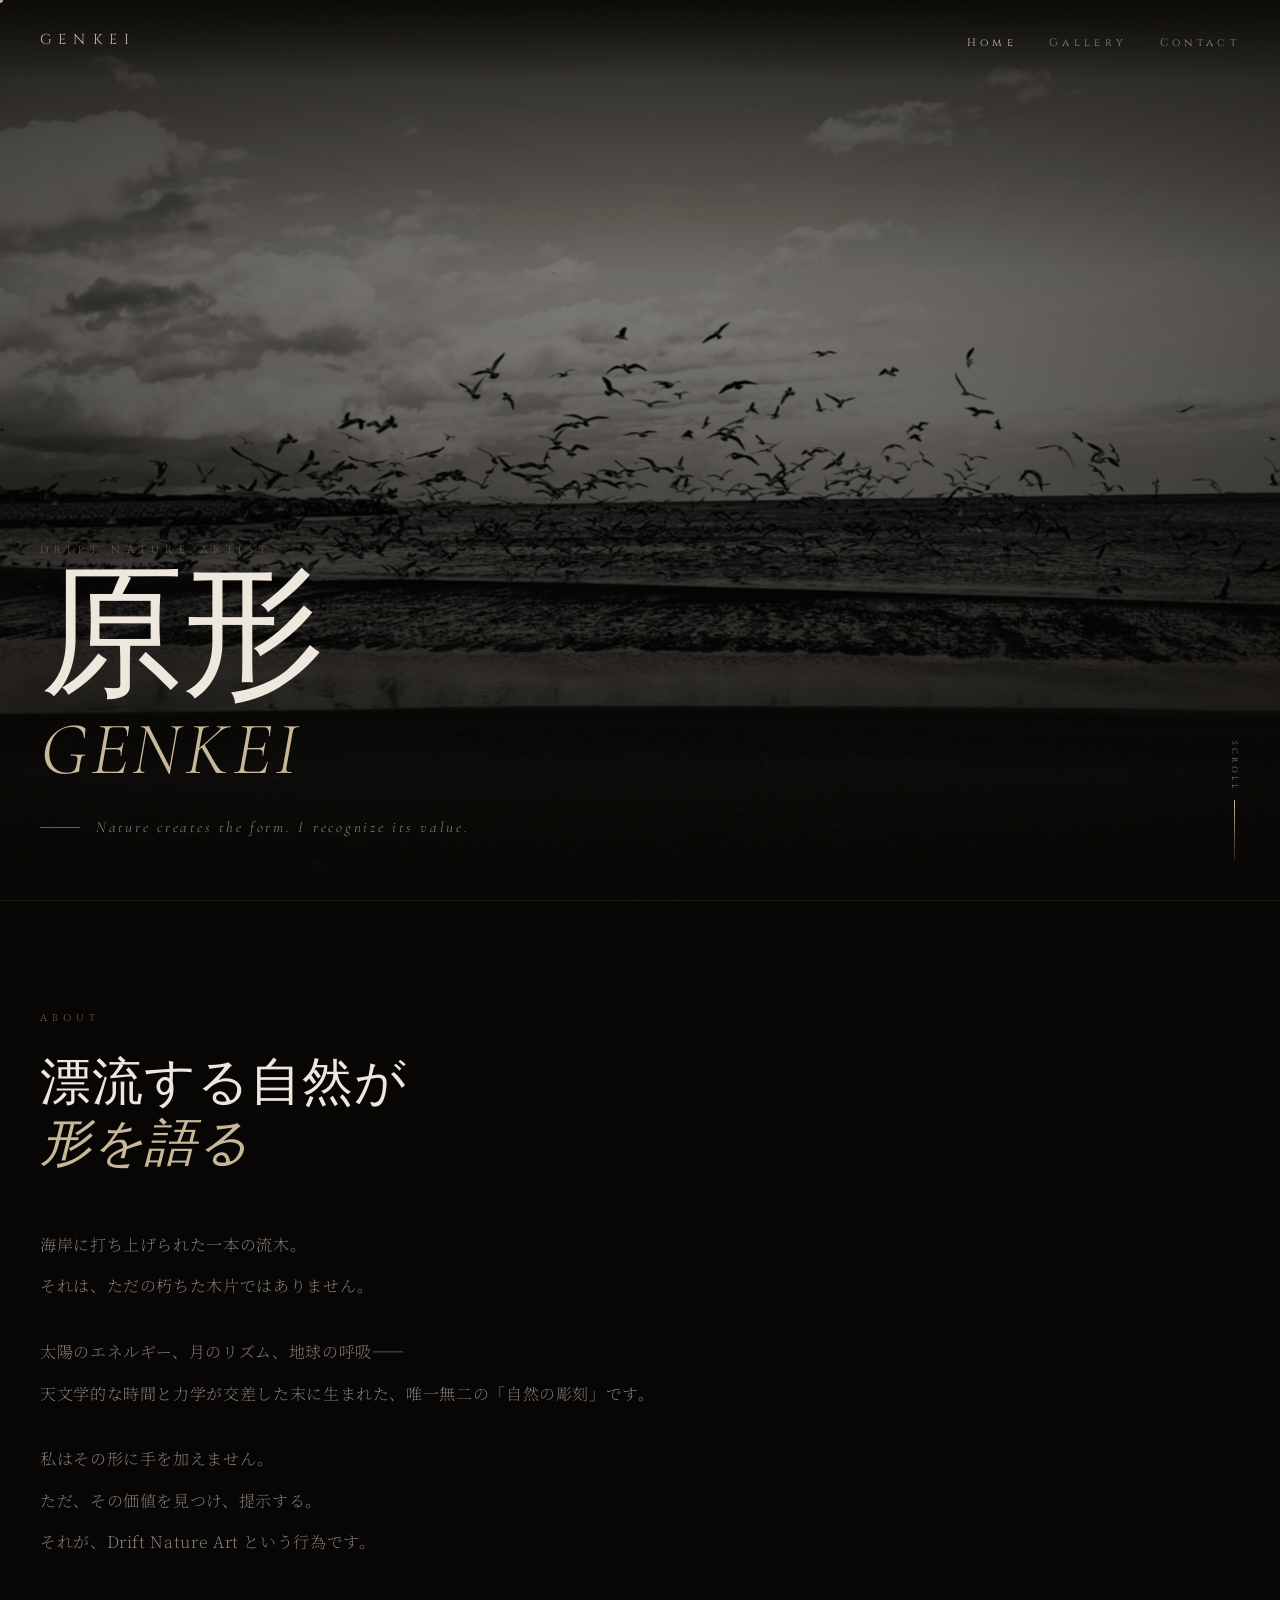
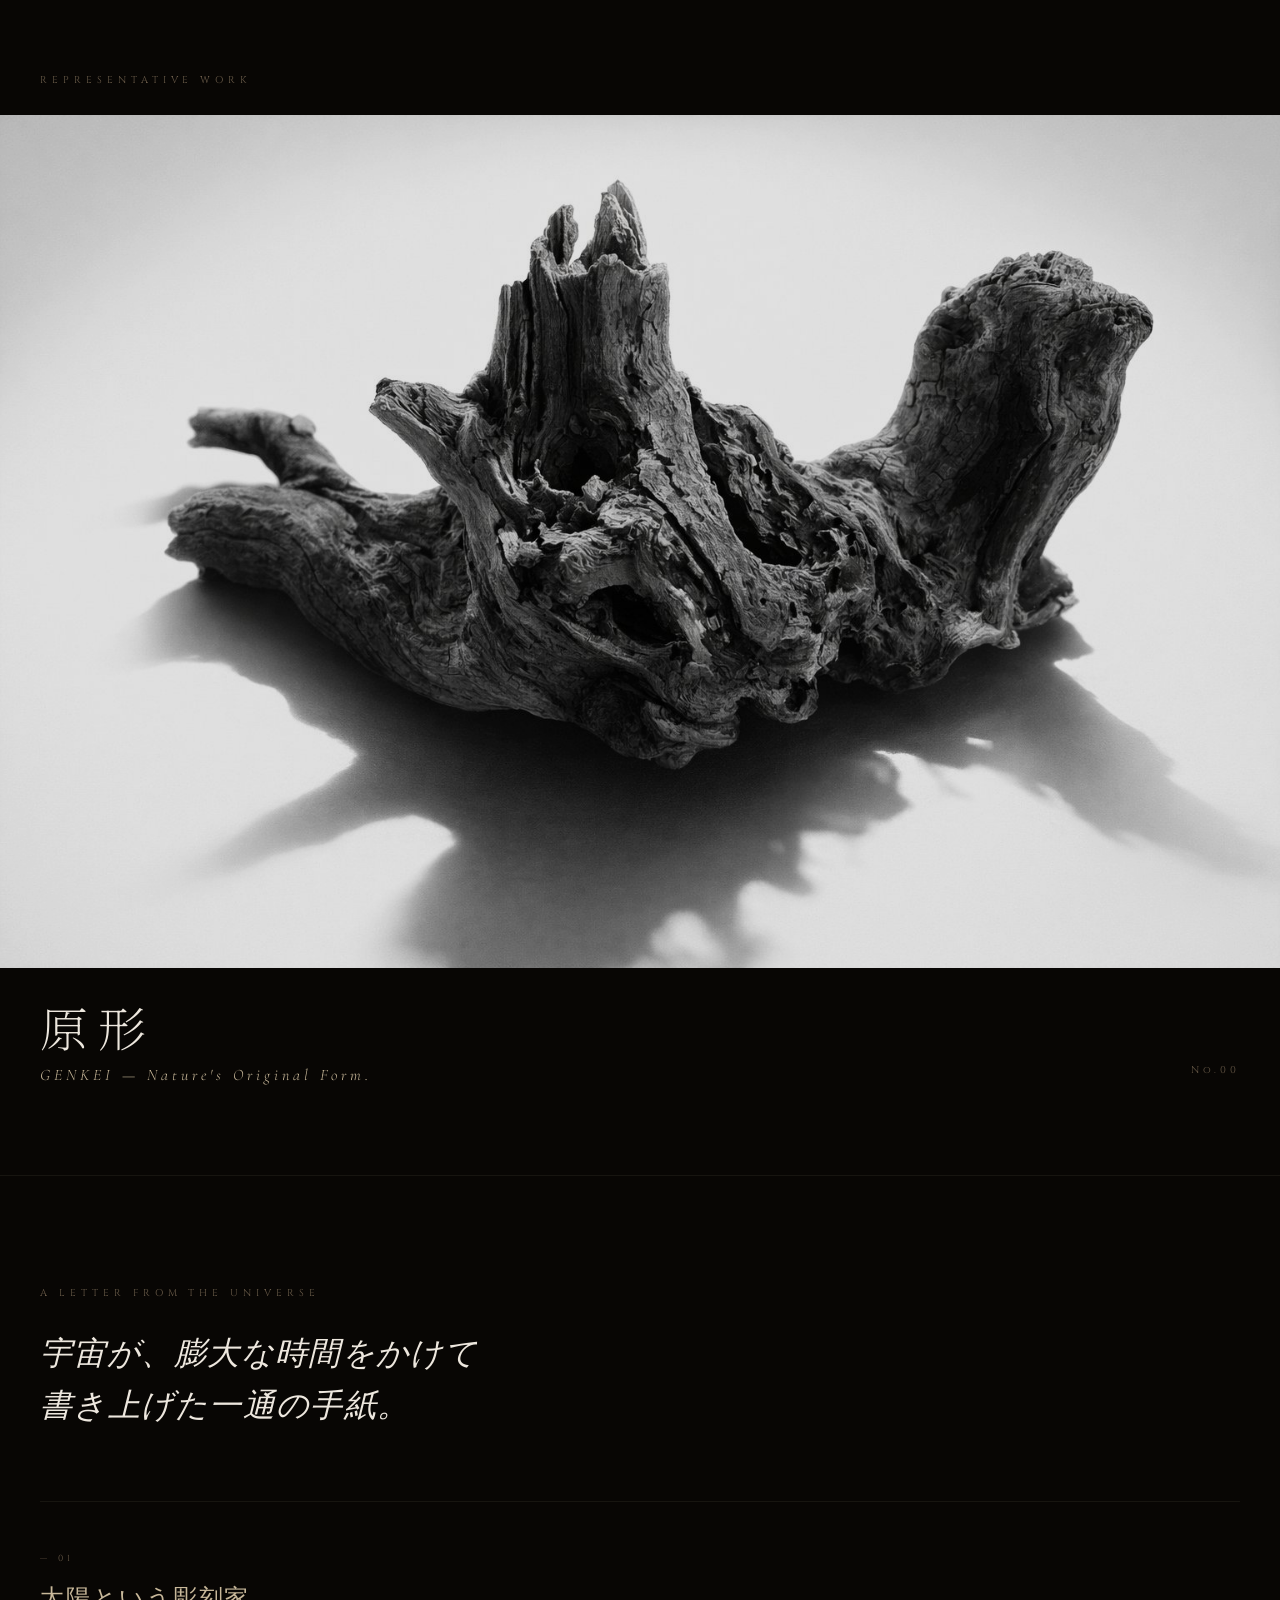
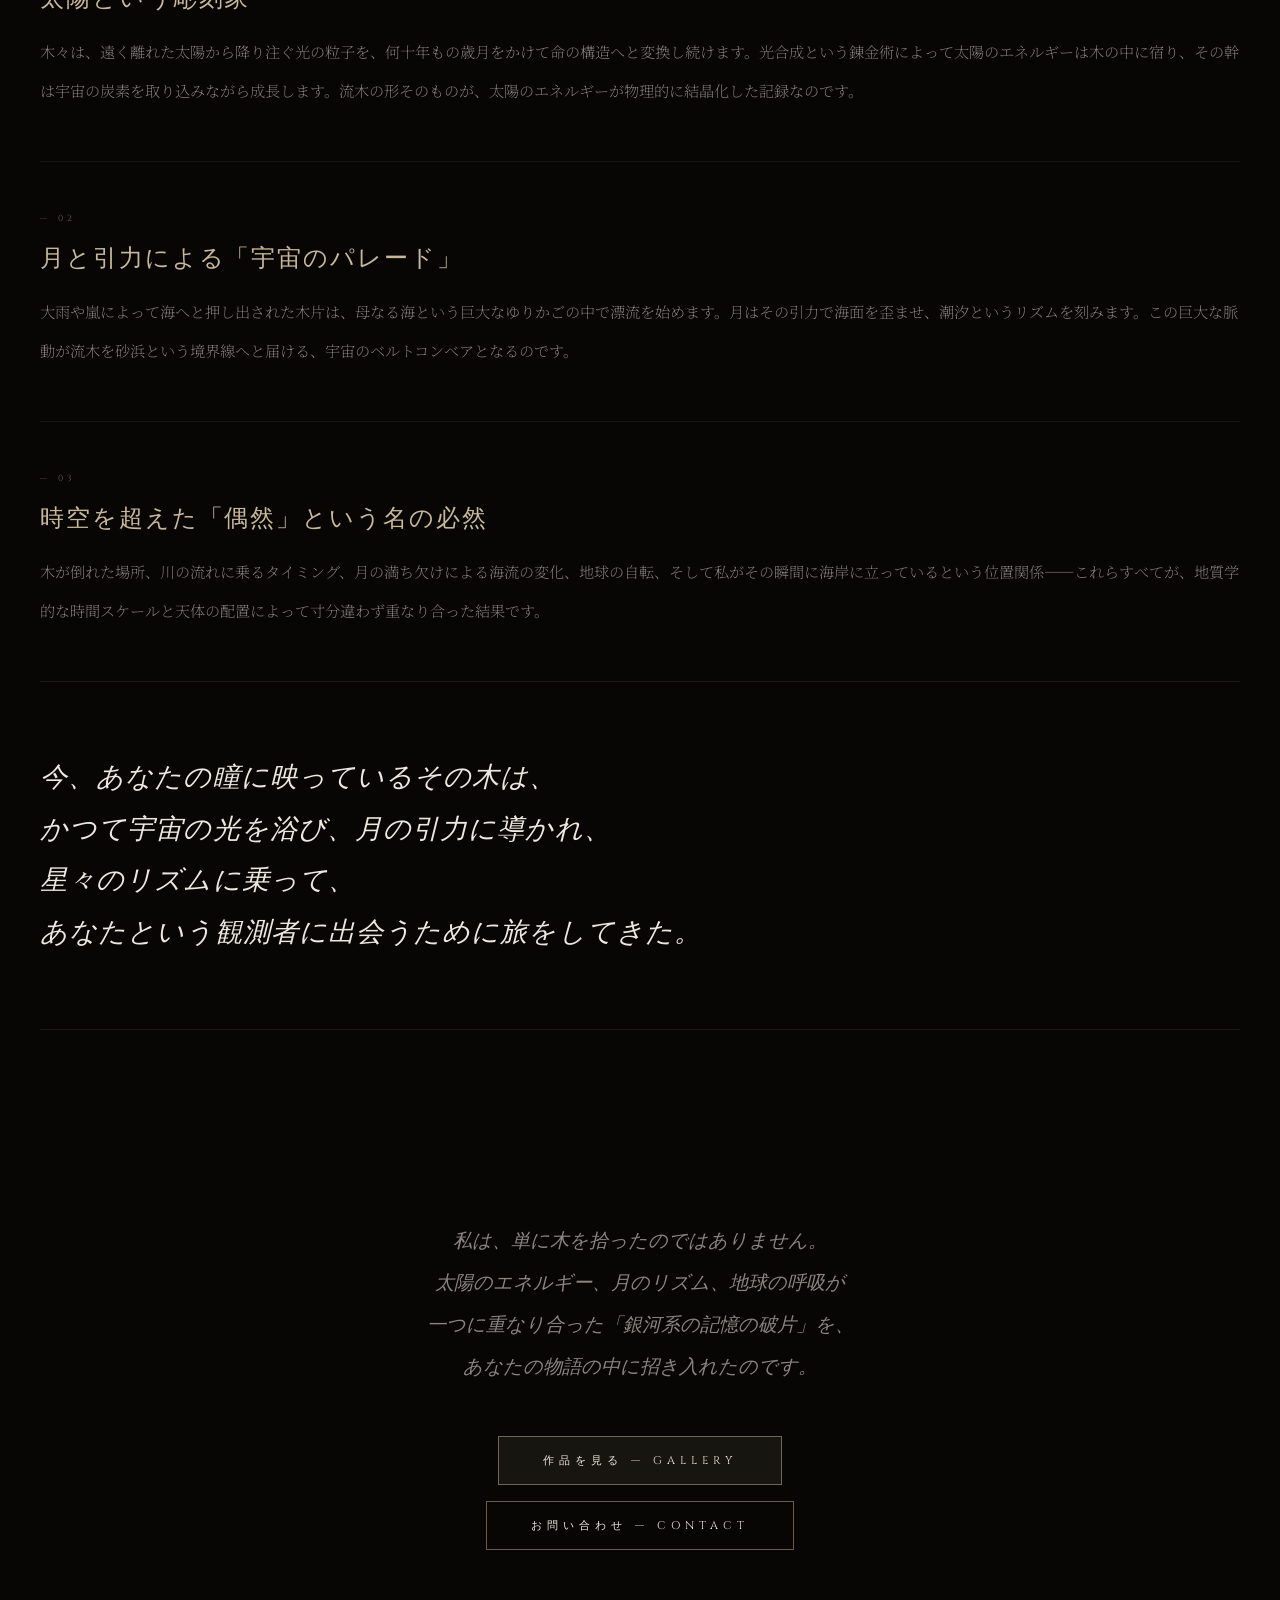
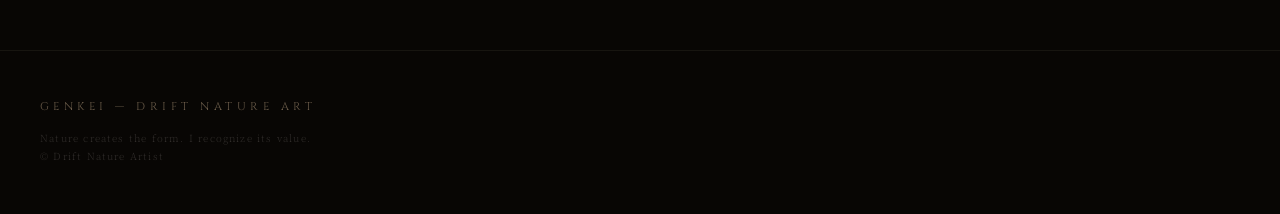
==== index.html @ 27929288 "Add files via upload" ====
<!DOCTYPE html>
<html lang="ja">
<head>
<meta charset="UTF-8">
<meta name="viewport" content="width=device-width, initial-scale=1.0, maximum-scale=1.0">
<title>GENKEI — Drift Nature Art</title>
<link rel="preconnect" href="https://fonts.googleapis.com">
<link rel="preconnect" href="https://fonts.gstatic.com" crossorigin>
<link href="https://fonts.googleapis.com/css2?family=Cormorant+Garamond:ital,wght@0,200;0,300;1,200;1,300&family=Noto+Serif+JP:wght@200;300&family=Cinzel:wght@200;300&display=swap" rel="stylesheet">
<style>
:root{
  --bg:#080604;
  --sand:#c8b89a;
  --drift:#6b5c4a;
  --fog:#ede7de;
  --silver:#8a8480;
  --line-h:1px;
}
*,*::before,*::after{box-sizing:border-box;margin:0;padding:0}
html{scroll-behavior:smooth;font-size:16px}
body{
  background:var(--bg);
  color:var(--fog);
  font-family:'Noto Serif JP',serif;
  font-weight:200;
  overflow-x:hidden;
  -webkit-font-smoothing:antialiased;
}

/* ── GRAIN ── */
body::before{
  content:'';position:fixed;inset:0;z-index:9000;pointer-events:none;
  background-image:url("data:image/svg+xml,%3Csvg viewBox='0 0 512 512' xmlns='http://www.w3.org/2000/svg'%3E%3Cfilter id='n'%3E%3CfeTurbulence type='fractalNoise' baseFrequency='0.75' numOctaves='4' stitchTiles='stitch'/%3E%3C/filter%3E%3Crect width='100%25' height='100%25' filter='url(%23n)' opacity='1'/%3E%3C/svg%3E");
  opacity:.028;mix-blend-mode:overlay;
}

/* ── CURSOR (desktop) ── */
@media(pointer:fine){
  body{cursor:none}
  #cursor{
    position:fixed;width:6px;height:6px;
    background:var(--sand);border-radius:50%;
    pointer-events:none;z-index:9999;
    transform:translate(-50%,-50%);
    transition:width .3s,height .3s,opacity .3s;
    mix-blend-mode:difference;
  }
  #cursor.big{width:40px;height:40px;opacity:.3}
}

/* ── NAV ── */
#nav{
  position:fixed;top:0;left:0;right:0;z-index:800;
  padding:min(6vw,28px) min(8vw,40px);
  display:flex;justify-content:space-between;align-items:center;
  mix-blend-mode:normal;
}
#nav::after{
  content:'';position:absolute;inset:0;
  background:linear-gradient(to bottom,rgba(8,6,4,.85) 0%,transparent 100%);
  z-index:-1;
  -webkit-backdrop-filter:blur(0px);backdrop-filter:blur(0px);
}
.nav-brand{
  font-family:'Cinzel',serif;font-weight:200;
  font-size:clamp(.75rem,3.5vw,.9rem);
  letter-spacing:.5em;color:var(--sand);text-decoration:none;
  opacity:0;animation:fadeIn 1.5s ease .2s forwards;
}
.nav-menu{display:flex;gap:min(7vw,32px);list-style:none}
.nav-menu a{
  font-family:'Cinzel',serif;font-weight:200;
  font-size:clamp(.55rem,2.5vw,.68rem);
  letter-spacing:.4em;color:var(--silver);
  text-decoration:none;transition:color .4s;
  opacity:0;animation:fadeIn 1.5s ease .5s forwards;
}
.nav-menu a:hover,.nav-menu a.active{color:var(--sand)}

/* ── HERO ── */
#hero{
  position:relative;height:100svh;min-height:600px;
  overflow:hidden;display:flex;flex-direction:column;justify-content:flex-end;
}
#hero-img{
  position:absolute;inset:-8%;
  width:116%;height:116%;
  object-fit:cover;object-position:center 38%;
  filter:brightness(.55) contrast(1.08) saturate(.85);
  animation:heroFloat 20s ease-in-out infinite, heroReveal 2.5s cubic-bezier(.16,1,.3,1) forwards;
  will-change:transform,filter;transform-origin:center center;
}
@keyframes heroReveal{
  from{transform:scale(1.12) translateY(15px);filter:brightness(.2) contrast(1.08)}
  to  {transform:scale(1.06) translateY(-6px);filter:brightness(.55) contrast(1.08) saturate(.85)}
}
@keyframes heroFloat{
  0%,100%{transform:scale(1.06) translateY(-6px) translateX(0px) rotate(0deg)}
  20%    {transform:scale(1.08) translateY(-20px) translateX(5px) rotate(.25deg);filter:brightness(.58) contrast(1.09) saturate(.87)}
  45%    {transform:scale(1.055) translateY(-9px) translateX(-7px) rotate(-.18deg)}
  70%    {transform:scale(1.07) translateY(-24px) translateX(4px) rotate(.2deg);filter:brightness(.52) contrast(1.1) saturate(.84)}
}
#hero-vignette{
  position:absolute;inset:0;
  background:
    radial-gradient(ellipse 80% 60% at 50% 55%,transparent 30%,rgba(8,6,4,.55) 100%),
    linear-gradient(to bottom,
      rgba(8,6,4,.12) 0%,
      rgba(8,6,4,0) 30%,
      rgba(8,6,4,.6) 72%,
      rgba(8,6,4,1) 100%
    );
  animation:vignetteBreath 20s ease-in-out infinite;
}
@keyframes vignetteBreath{
  0%,100%{opacity:1}30%{opacity:.85}65%{opacity:.92}
}
#hero-content{
  position:relative;z-index:10;
  padding:0 min(8vw,40px) min(14vw,64px);
}
.hero-eyebrow{
  font-family:'Cinzel',serif;font-weight:200;
  font-size:clamp(.5rem,2.2vw,.65rem);
  letter-spacing:.6em;color:var(--drift);
  opacity:0;animation:slideUp 1.2s ease .8s forwards;
  margin-bottom:min(3vw,14px);
}
.hero-title{
  font-family:'Cormorant Garamond',serif;font-weight:200;
  font-size:clamp(3.2rem,16vw,9rem);
  line-height:.9;letter-spacing:-.02em;
  color:var(--fog);
  opacity:0;animation:titleReveal 1.6s cubic-bezier(.16,1,.3,1) 1s forwards;
  mix-blend-mode:screen;
}
.hero-title em{
  display:block;font-style:italic;
  font-size:.52em;letter-spacing:.05em;
  color:var(--sand);line-height:1.1;
  margin-top:.1em;
}
@keyframes titleReveal{
  from{opacity:0;transform:translateY(40px) skewY(2deg);letter-spacing:.1em}
  to  {opacity:1;transform:translateY(0) skewY(0deg);letter-spacing:-.02em}
}
.hero-line{
  display:flex;align-items:center;gap:min(4vw,16px);
  margin-top:min(6vw,28px);
  opacity:0;animation:slideUp 1.2s ease 1.6s forwards;
}
.hero-rule{flex:0 0 40px;height:1px;background:var(--drift)}
.hero-tagline{
  font-family:'Cormorant Garamond',serif;font-style:italic;font-weight:200;
  font-size:clamp(.75rem,3.2vw,.95rem);
  letter-spacing:.18em;color:var(--silver);
}
.scroll-indicator{
  position:absolute;right:min(8vw,40px);bottom:min(8vw,40px);
  z-index:10;display:flex;flex-direction:column;align-items:center;gap:8px;
  opacity:0;animation:fadeIn 1.5s ease 2.2s forwards;
}
.scroll-indicator span{
  font-family:'Cinzel',serif;font-weight:200;
  font-size:.5rem;letter-spacing:.4em;color:var(--silver);
  writing-mode:vertical-rl;
}
.scroll-bar{
  width:1px;height:60px;overflow:hidden;
  background:rgba(138,132,128,.2);
}
.scroll-bar::after{
  content:'';display:block;width:1px;height:100%;
  background:linear-gradient(to bottom,var(--sand),transparent);
  animation:scrollAnim 2s ease-in-out infinite;
}
@keyframes scrollAnim{
  0%{transform:translateY(-100%)}100%{transform:translateY(200%)}
}

/* ── SHARED SECTION BASE ── */
.section{padding:min(22vw,110px) min(8vw,40px)}
.section-label{
  font-family:'Cinzel',serif;font-weight:200;
  font-size:clamp(.5rem,2vw,.62rem);letter-spacing:.5em;
  color:var(--drift);margin-bottom:min(6vw,28px);
}

/* ── ABOUT ── */
#about{
  border-top:1px solid rgba(200,184,154,.1);
}
.about-grid{
  display:grid;
  grid-template-columns:1fr;
  gap:min(10vw,48px);
}
.about-heading{
  font-family:'Cormorant Garamond',serif;font-weight:200;
  font-size:clamp(1.8rem,8vw,3.2rem);
  line-height:1.2;color:var(--fog);
  letter-spacing:.02em;
}
.about-heading em{font-style:italic;color:var(--sand)}
.about-body p{
  font-size:clamp(.85rem,3.5vw,1rem);
  line-height:2.6;color:var(--silver);font-weight:200;
  letter-spacing:.04em;
}
.about-body p+p{margin-top:min(5vw,24px)}

/* ── FEATURED WORK ── */
#featured{
  padding-top:0;padding-bottom:min(18vw,90px);
}
.featured-img-wrap{
  position:relative;overflow:hidden;
  background:#0a0806;
  margin:0 calc(-1 * min(8vw,40px));
}
.featured-img-wrap img{
  width:100%;display:block;
  filter:brightness(.88);
  transition:transform 1.4s cubic-bezier(.25,.46,.45,.94),filter .8s ease;
}
.featured-img-wrap.revealed img{transform:scale(1.03)}
.featured-caption{
  display:flex;justify-content:space-between;align-items:flex-end;
  margin-top:min(5vw,24px);gap:16px;
}
.featured-title-block .fn{
  font-family:'Noto Serif JP',serif;font-weight:200;
  font-size:clamp(1.8rem,9vw,3rem);
  letter-spacing:.2em;color:var(--fog);
}
.featured-title-block .fen{
  font-family:'Cormorant Garamond',serif;font-style:italic;font-weight:200;
  font-size:clamp(.75rem,3.5vw,1rem);
  letter-spacing:.25em;color:var(--sand);
  margin-top:4px;
}
.featured-num{
  font-family:'Cinzel',serif;font-weight:200;
  font-size:clamp(.5rem,2vw,.62rem);letter-spacing:.4em;color:var(--drift);
  padding-bottom:8px;
}

/* ── STORY SECTION ── */
#story{
  border-top:1px solid rgba(200,184,154,.08);
  padding-bottom:min(18vw,90px);
}
.story-intro{
  font-family:'Cormorant Garamond',serif;font-style:italic;font-weight:200;
  font-size:clamp(1.3rem,6vw,2rem);
  line-height:1.6;color:var(--fog);
  letter-spacing:.04em;
  margin-bottom:min(14vw,70px);
}
.chapter{
  padding:min(10vw,50px) 0;
  border-top:1px solid rgba(200,184,154,.08);
  opacity:0;transform:translateY(36px);
  transition:opacity .9s ease,transform .9s ease;
}
.chapter.visible{opacity:1;transform:translateY(0)}
.ch-num{
  font-family:'Cinzel',serif;font-weight:200;
  font-size:.55rem;letter-spacing:.5em;color:var(--drift);
  margin-bottom:min(4vw,18px);
}
.ch-title{
  font-family:'Cormorant Garamond',serif;font-weight:200;
  font-size:clamp(1.1rem,5vw,1.5rem);
  color:var(--sand);letter-spacing:.08em;
  margin-bottom:min(4vw,18px);
}
.ch-body{
  font-size:clamp(.82rem,3.4vw,.95rem);
  line-height:2.6;color:var(--silver);font-weight:200;
}

/* ── PULL QUOTE ── */
.pull-quote{
  padding:min(14vw,70px) 0;
  border-top:1px solid rgba(200,184,154,.1);
  border-bottom:1px solid rgba(200,184,154,.1);
  opacity:0;transform:translateY(24px);
  transition:opacity 1.2s ease,transform 1.2s ease;
}
.pull-quote.visible{opacity:1;transform:translateY(0)}
.pull-quote blockquote{
  font-family:'Cormorant Garamond',serif;font-style:italic;font-weight:200;
  font-size:clamp(1.15rem,5.5vw,1.7rem);
  line-height:1.9;color:var(--fog);letter-spacing:.04em;
}

/* ── CTA ── */
#cta{
  text-align:center;
  padding:min(20vw,100px) min(8vw,40px);
}
.cta-text{
  font-family:'Cormorant Garamond',serif;font-style:italic;font-weight:200;
  font-size:clamp(.9rem,4vw,1.2rem);
  line-height:2.2;color:var(--silver);
  margin-bottom:min(10vw,48px);
  opacity:0;transform:translateY(20px);
  transition:opacity 1s ease,transform 1s ease;
}
.cta-text.visible{opacity:1;transform:translateY(0)}
.cta-buttons{
  display:flex;flex-direction:column;
  gap:min(4vw,16px);align-items:center;
  opacity:0;transform:translateY(20px);
  transition:opacity 1s ease .2s,transform 1s ease .2s;
}
.cta-buttons.visible{opacity:1;transform:translateY(0)}
.btn{
  display:inline-block;
  font-family:'Cinzel',serif;font-weight:200;
  font-size:clamp(.55rem,2.5vw,.7rem);
  letter-spacing:.45em;
  padding:min(4vw,16px) min(10vw,44px);
  border:1px solid var(--drift);
  color:var(--fog);text-decoration:none;
  transition:border-color .5s,color .5s,letter-spacing .5s,background .5s;
  white-space:nowrap;min-width:min(70vw,280px);text-align:center;
}
.btn:hover{border-color:var(--sand);color:var(--sand);letter-spacing:.55em;background:rgba(200,184,154,.05)}
.btn.primary{background:rgba(200,184,154,.08);border-color:rgba(200,184,154,.5)}

/* ── FOOTER ── */
footer{
  padding:min(10vw,48px) min(8vw,40px);
  border-top:1px solid rgba(200,184,154,.08);
  display:flex;flex-direction:column;gap:16px;
}
.foot-brand{
  font-family:'Cinzel',serif;font-weight:200;
  font-size:clamp(.55rem,2.5vw,.7rem);letter-spacing:.4em;color:var(--drift);
}
.foot-copy{
  font-size:clamp(.5rem,2vw,.62rem);letter-spacing:.12em;
  color:rgba(138,132,128,.3);line-height:1.8;
}

/* ── ANIMATE UTILITIES ── */
@keyframes fadeIn{from{opacity:0}to{opacity:1}}
@keyframes slideUp{from{opacity:0;transform:translateY(20px)}to{opacity:1;transform:translateY(0)}}
.reveal{opacity:0;transform:translateY(32px);transition:opacity .9s ease,transform .9s ease}
.reveal.visible{opacity:1;transform:translateY(0)}
</style>
</head>
<body>
<div id="cursor"></div>

<nav id="nav">
  <a class="nav-brand" href="index.html">GENKEI</a>
  <ul class="nav-menu">
    <li><a href="index.html" class="active">Home</a></li>
    <li><a href="gallery.html">Gallery</a></li>
    <li><a href="contact.html">Contact</a></li>
  </ul>
</nav>

<!-- HERO -->
<section id="hero">
  <img id="hero-img" src="[data-uri]" alt="Drift Nature Art">
  <div id="hero-vignette"></div>
  <div id="hero-content">
    <p class="hero-eyebrow">DRIFT NATURE ARTIST</p>
    <h1 class="hero-title">
      原形
      <em>GENKEI</em>
    </h1>
    <div class="hero-line">
      <div class="hero-rule"></div>
      <span class="hero-tagline">Nature creates the form. I recognize its value.</span>
    </div>
  </div>
  <div class="scroll-indicator">
    <span>SCROLL</span>
    <div class="scroll-bar"></div>
  </div>
</section>

<!-- ABOUT -->
<section id="about" class="section">
  <p class="section-label reveal">ABOUT</p>
  <div class="about-grid">
    <h2 class="about-heading reveal">
      漂流する自然が<br>
      <em>形を語る</em>
    </h2>
    <div class="about-body reveal">
      <p>海岸に打ち上げられた一本の流木。<br>それは、ただの朽ちた木片ではありません。</p>
      <p>太陽のエネルギー、月のリズム、地球の呼吸——<br>天文学的な時間と力学が交差した末に生まれた、唯一無二の「自然の彫刻」です。</p>
      <p>私はその形に手を加えません。<br>ただ、その価値を見つけ、提示する。<br>それが、Drift Nature Art という行為です。</p>
    </div>
  </div>
</section>

<!-- FEATURED WORK -->
<section id="featured" class="section">
  <p class="section-label reveal">REPRESENTATIVE WORK</p>
  <div class="featured-img-wrap reveal" id="featuredWrap">
    <img src="[data-uri]" alt="原形 — GENKEI">
  </div>
  <div class="featured-caption reveal">
    <div class="featured-title-block">
      <div class="fn">原形</div>
      <div class="fen">GENKEI — Nature's Original Form.</div>
    </div>
    <div class="featured-num">No.00</div>
  </div>
</section>

<!-- STORY -->
<section id="story" class="section">
  <p class="section-label">A LETTER FROM THE UNIVERSE</p>
  <p class="story-intro reveal">宇宙が、膨大な時間をかけて<br>書き上げた一通の手紙。</p>

  <div class="chapter">
    <div class="ch-num">— 01</div>
    <h3 class="ch-title">太陽という彫刻家</h3>
    <p class="ch-body">木々は、遠く離れた太陽から降り注ぐ光の粒子を、何十年もの歳月をかけて命の構造へと変換し続けます。光合成という錬金術によって太陽のエネルギーは木の中に宿り、その幹は宇宙の炭素を取り込みながら成長します。流木の形そのものが、太陽のエネルギーが物理的に結晶化した記録なのです。</p>
  </div>

  <div class="chapter">
    <div class="ch-num">— 02</div>
    <h3 class="ch-title">月と引力による「宇宙のパレード」</h3>
    <p class="ch-body">大雨や嵐によって海へと押し出された木片は、母なる海という巨大なゆりかごの中で漂流を始めます。月はその引力で海面を歪ませ、潮汐というリズムを刻みます。この巨大な脈動が流木を砂浜という境界線へと届ける、宇宙のベルトコンベアとなるのです。</p>
  </div>

  <div class="chapter">
    <div class="ch-num">— 03</div>
    <h3 class="ch-title">時空を超えた「偶然」という名の必然</h3>
    <p class="ch-body">木が倒れた場所、川の流れに乗るタイミング、月の満ち欠けによる海流の変化、地球の自転、そして私がその瞬間に海岸に立っているという位置関係——これらすべてが、地質学的な時間スケールと天体の配置によって寸分違わず重なり合った結果です。</p>
  </div>

  <div class="pull-quote">
    <blockquote>
      今、あなたの瞳に映っているその木は、<br>
      かつて宇宙の光を浴び、月の引力に導かれ、<br>
      星々のリズムに乗って、<br>
      あなたという観測者に出会うために旅をしてきた。
    </blockquote>
  </div>
</section>

<!-- CTA -->
<section id="cta">
  <p class="cta-text">私は、単に木を拾ったのではありません。<br>太陽のエネルギー、月のリズム、地球の呼吸が<br>一つに重なり合った「銀河系の記憶の破片」を、<br>あなたの物語の中に招き入れたのです。</p>
  <div class="cta-buttons">
    <a href="gallery.html" class="btn primary">作品を見る — GALLERY</a>
    <a href="contact.html" class="btn">お問い合わせ — CONTACT</a>
  </div>
</section>

<footer>
  <div class="foot-brand">GENKEI — DRIFT NATURE ART</div>
  <p class="foot-copy">Nature creates the form. I recognize its value.<br>© Drift Nature Artist</p>
</footer>

<script>
// Custom cursor
const cursor = document.getElementById('cursor');
if(cursor){
  document.addEventListener('mousemove', e => {
    cursor.style.left = e.clientX + 'px';
    cursor.style.top  = e.clientY + 'px';
  });
  document.querySelectorAll('a,button').forEach(el => {
    el.addEventListener('mouseenter', () => cursor.classList.add('big'));
    el.addEventListener('mouseleave', () => cursor.classList.remove('big'));
  });
}

// Intersection observer
const io = new IntersectionObserver(entries => {
  entries.forEach(e => { if(e.isIntersecting) e.target.classList.add('visible'); });
}, {threshold: 0.08});
document.querySelectorAll('.reveal,.chapter,.pull-quote,.cta-text,.cta-buttons').forEach(el => io.observe(el));

// Featured image parallax reveal
const fw = document.getElementById('featuredWrap');
if(fw) io.observe(fw);

// Touch parallax — gentle tilt on scroll for hero
let ticking = false;
const heroImg = document.getElementById('hero-img');
window.addEventListener('scroll', () => {
  if(!ticking){
    requestAnimationFrame(() => {
      const y = window.scrollY;
      if(heroImg && y < window.innerHeight){
        heroImg.style.transform = `scale(1.06) translateY(calc(-6px + ${y * .12}px))`;
      }
      ticking = false;
    });
    ticking = true;
  }
});
</script>
</body>
</html>
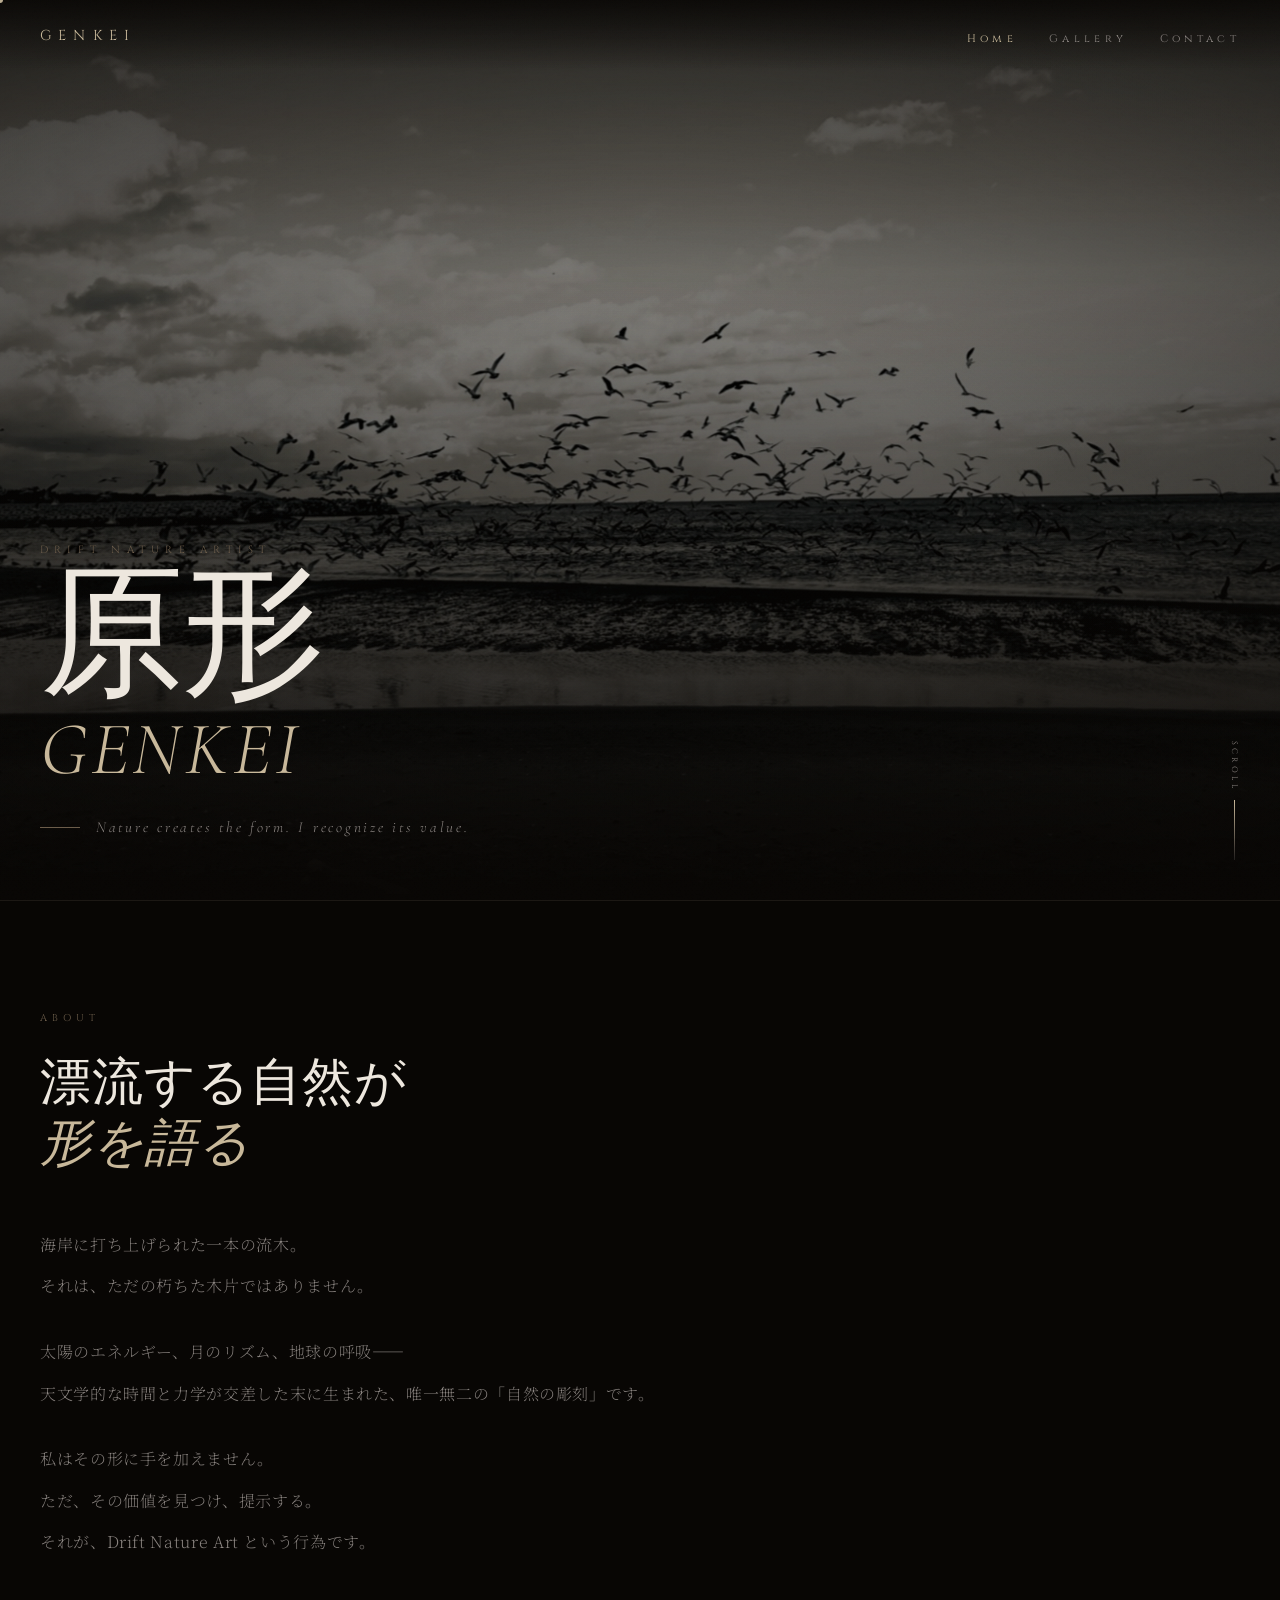
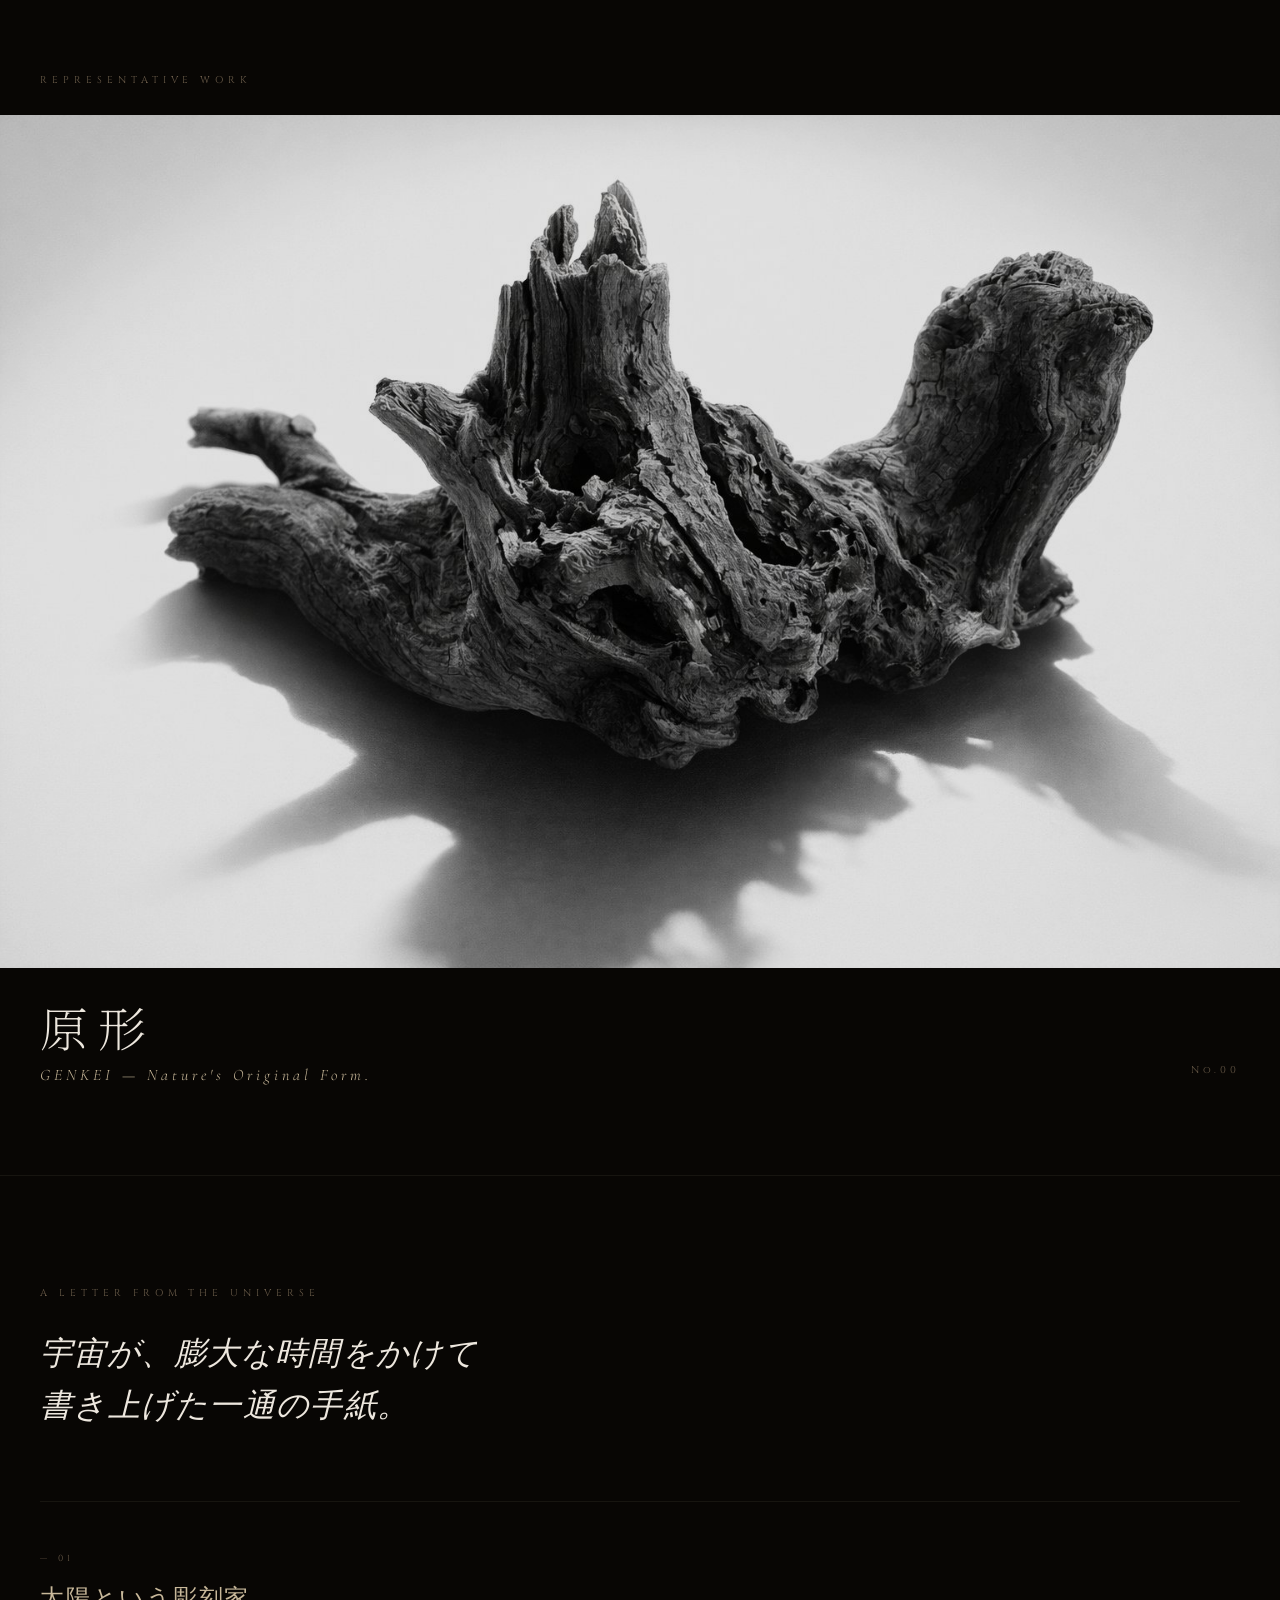
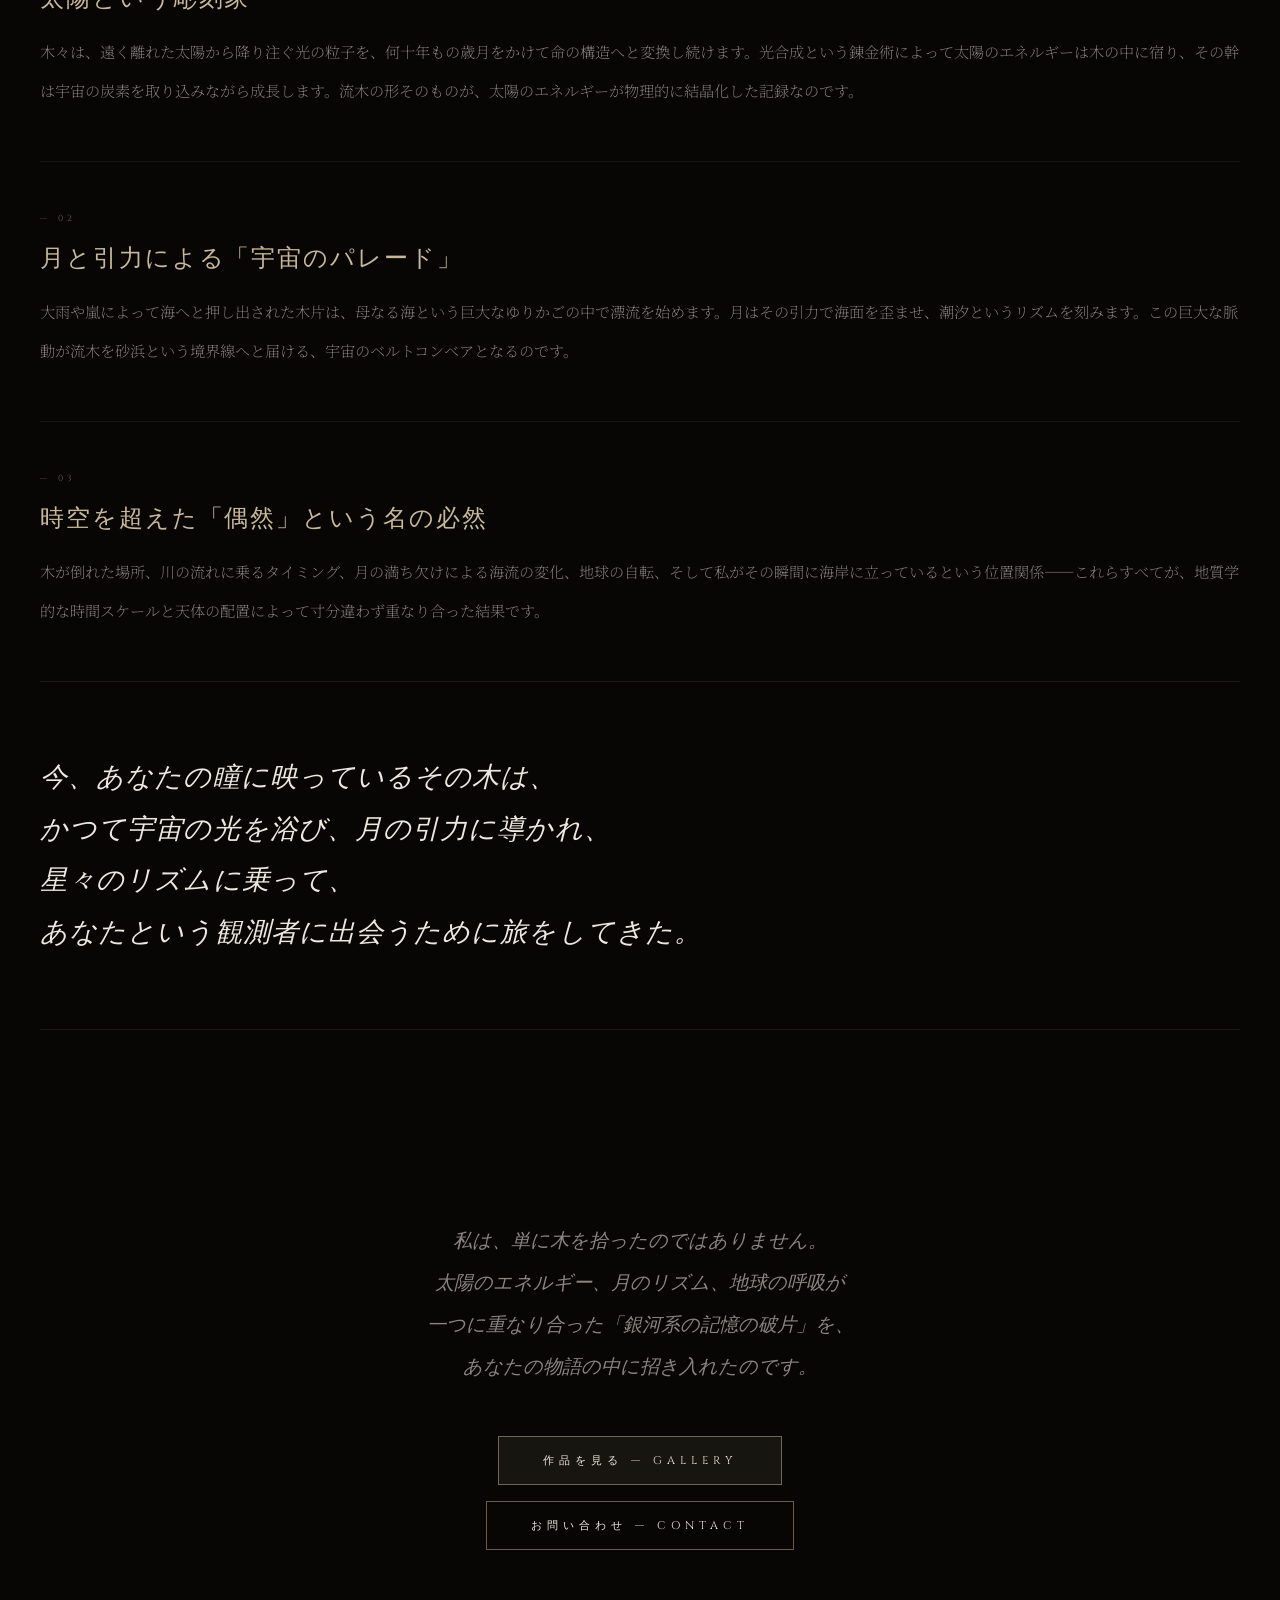
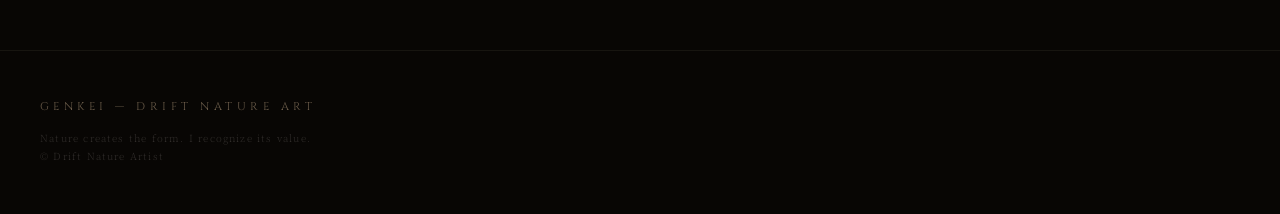
==== commit 6ea761b8: "Add files via upload" ====
--- a/index.html
+++ b/index.html
@@ -51,7 +51,8 @@
 /* ── NAV ── */
 #nav{
   position:fixed;top:0;left:0;right:0;z-index:800;
-  padding:min(6vw,28px) min(8vw,40px);
+  height:70px;
+  padding:0 min(8vw,40px);
   display:flex;justify-content:space-between;align-items:center;
   mix-blend-mode:normal;
 }
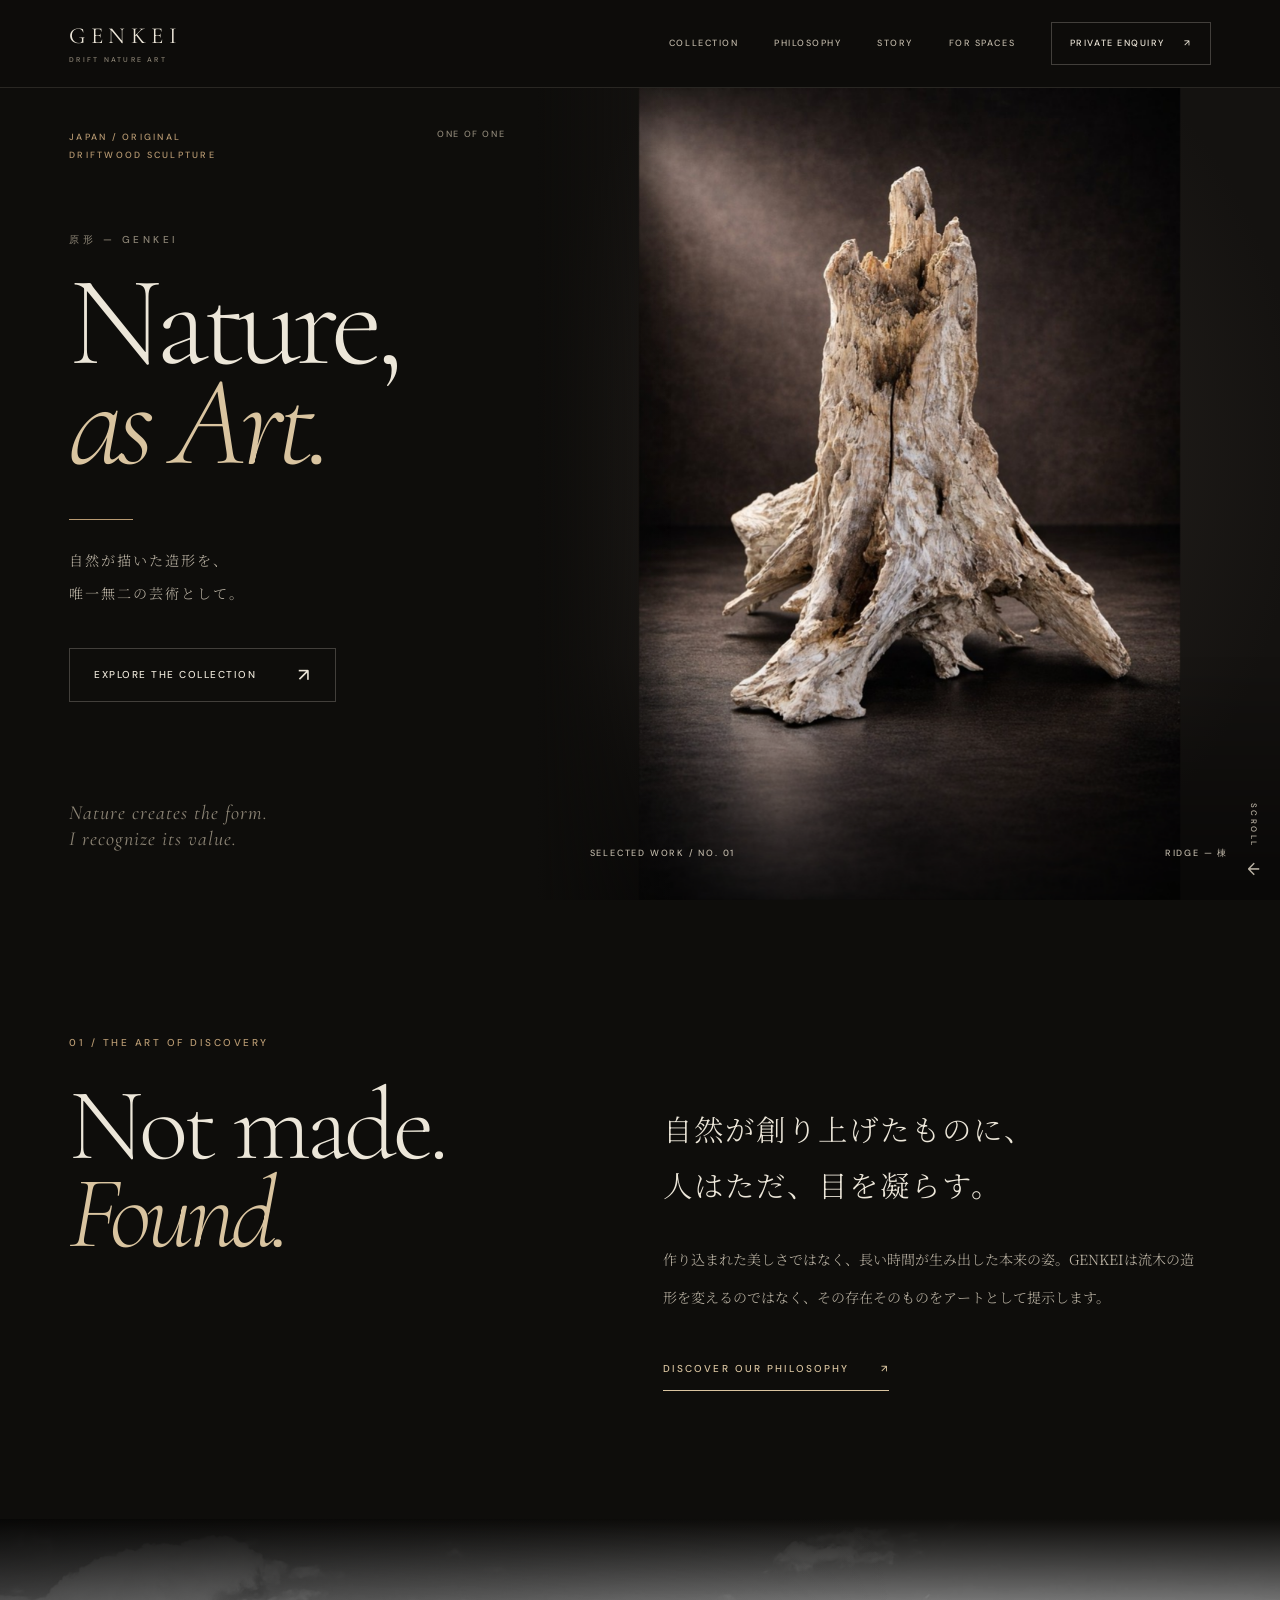
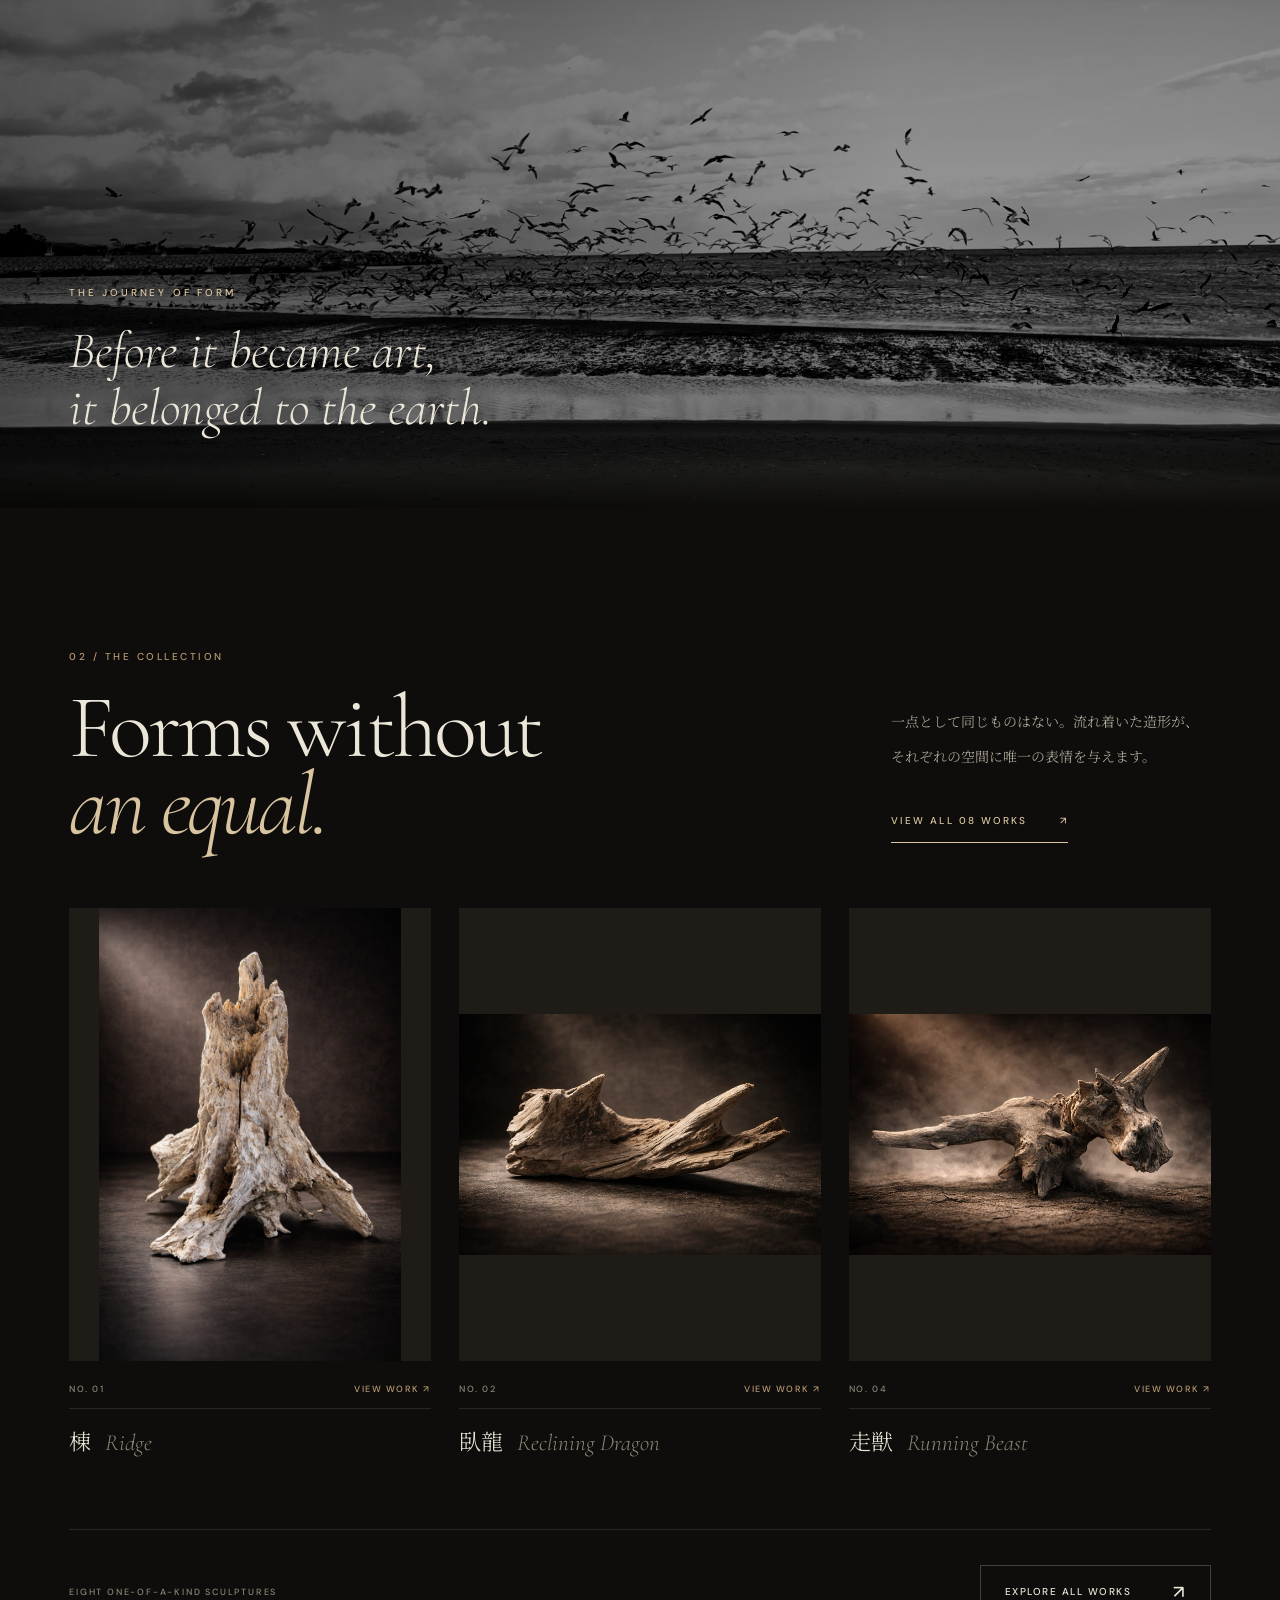
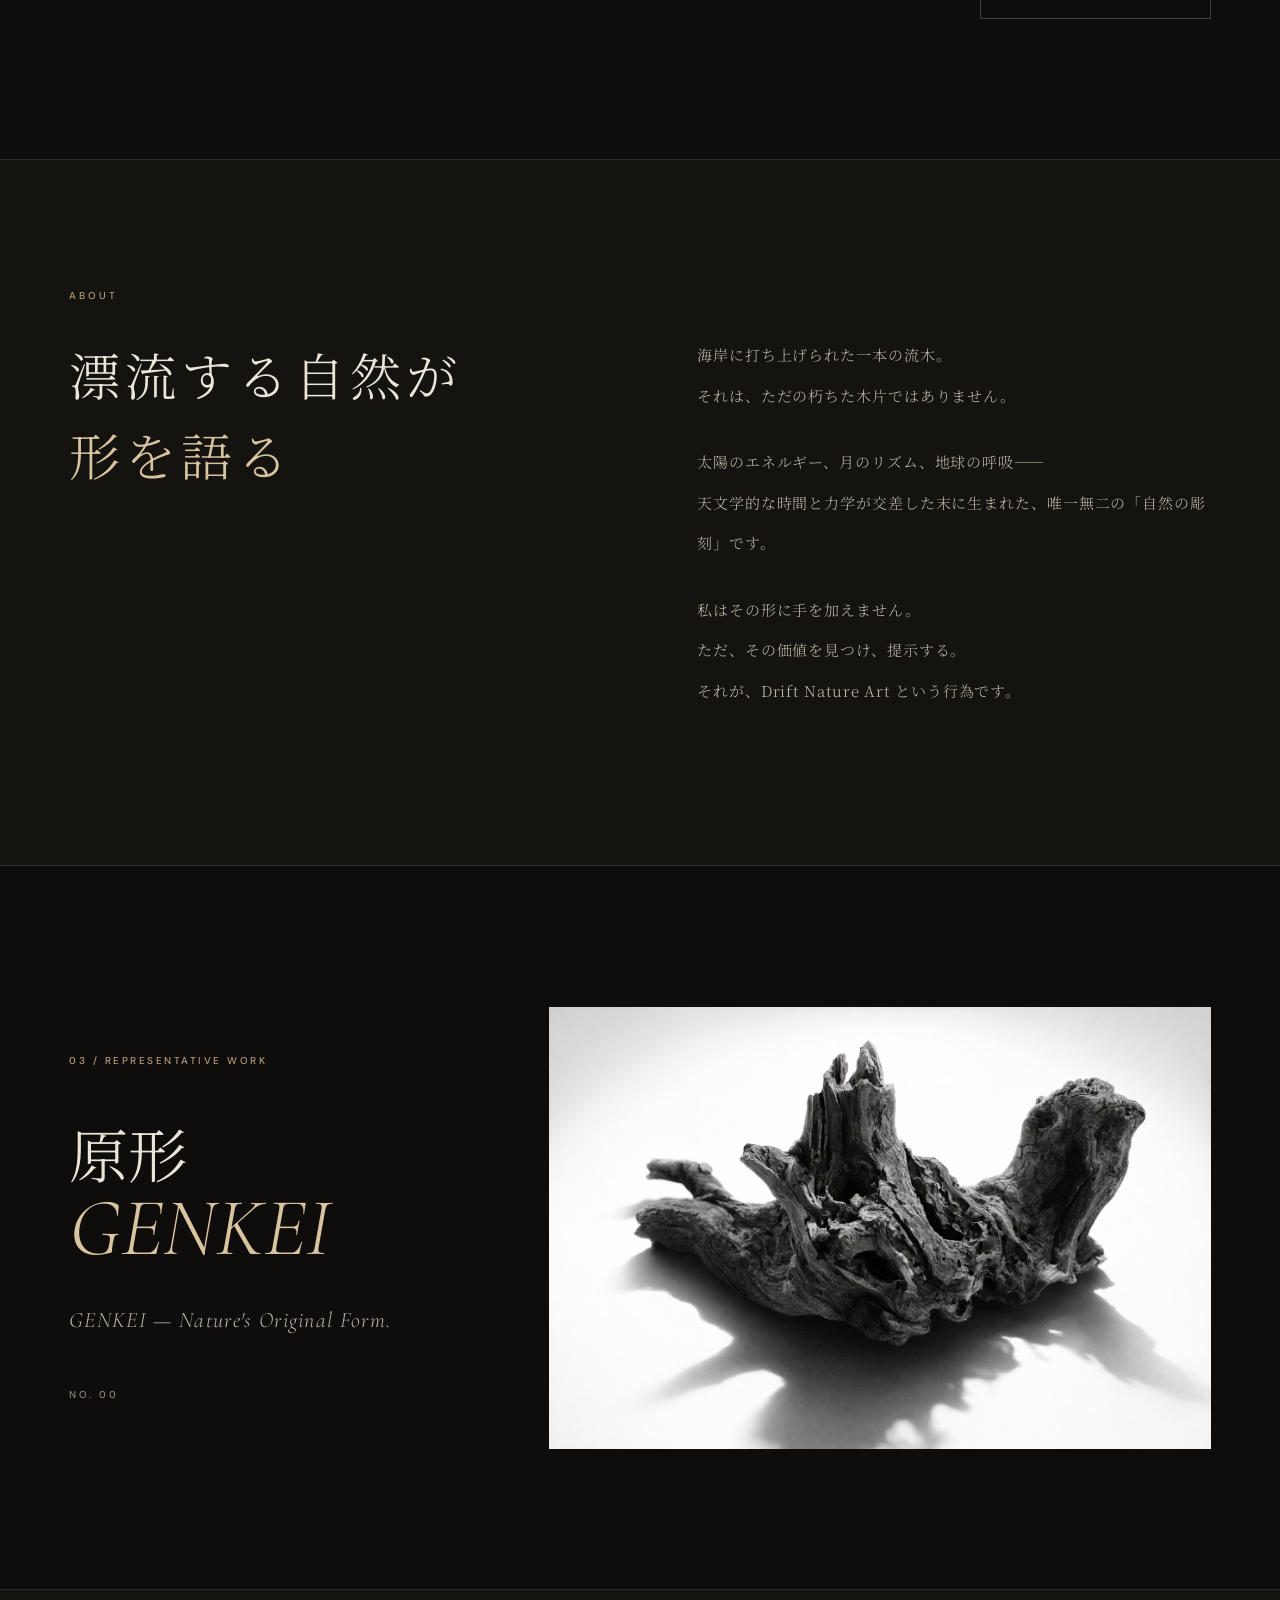
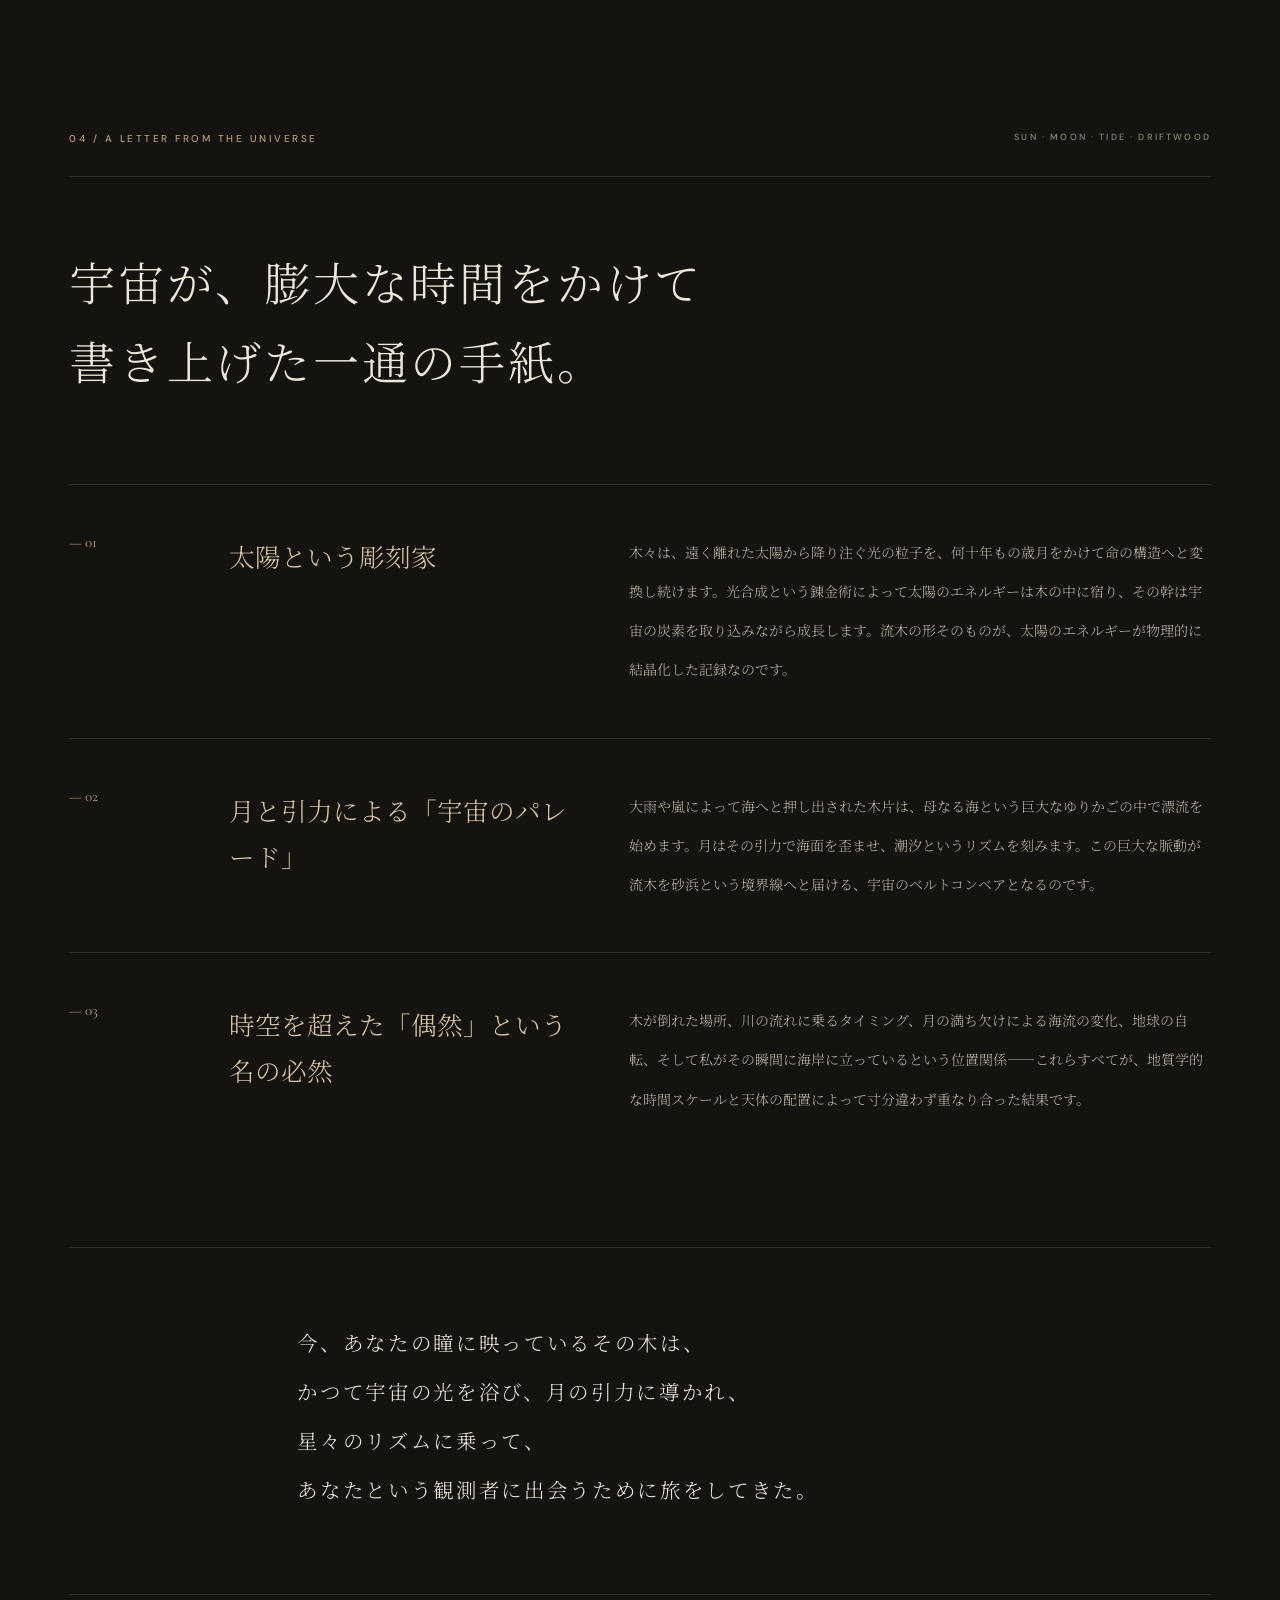
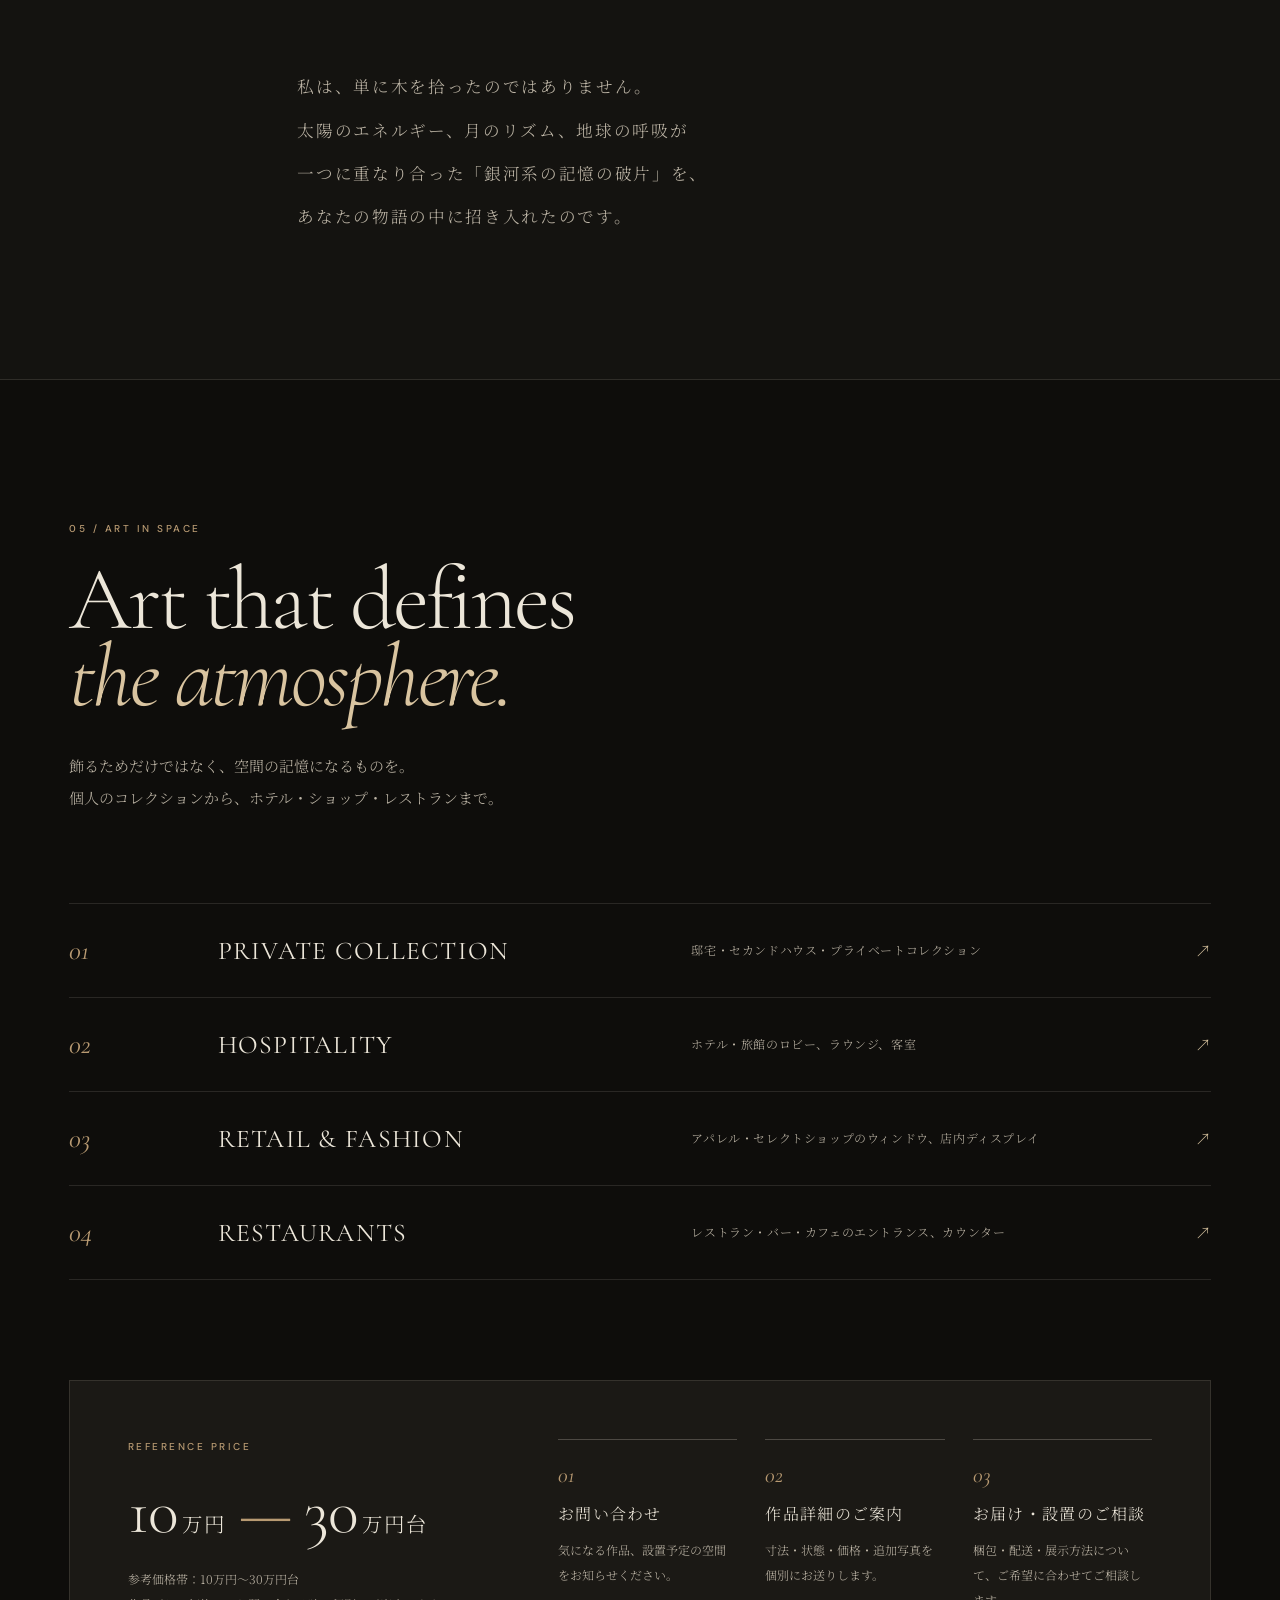
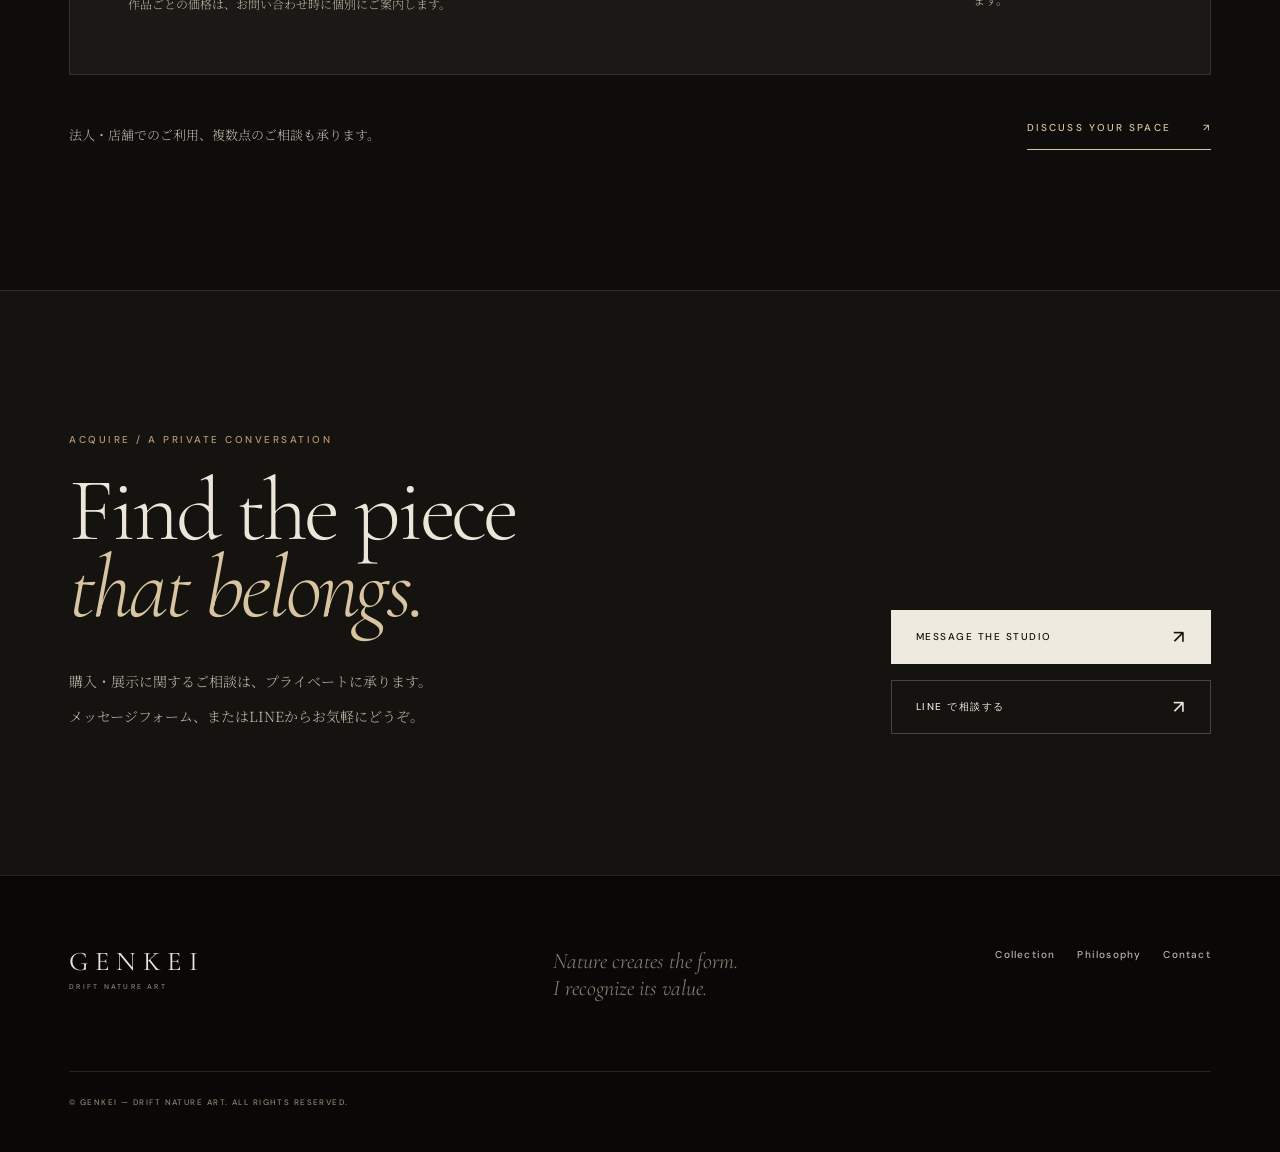
==== commit 00a7f485: "Add files via upload" ====
--- a/index.html
+++ b/index.html
@@ -1,393 +1,59 @@
-<!DOCTYPE html>
-<html lang="ja">
+<!doctype html>
+<html lang="ja" data-genkei-v2="luxury-editorial">
 <head>
-<meta charset="UTF-8">
-<meta name="viewport" content="width=device-width, initial-scale=1.0, maximum-scale=1.0">
-<title>GENKEI — Drift Nature Art</title>
-<link rel="preconnect" href="https://fonts.googleapis.com">
-<link rel="preconnect" href="https://fonts.gstatic.com" crossorigin>
-<link href="https://fonts.googleapis.com/css2?family=Cormorant+Garamond:ital,wght@0,200;0,300;1,200;1,300&family=Noto+Serif+JP:wght@200;300&family=Cinzel:wght@200;300&display=swap" rel="stylesheet">
-<style>
-:root{
-  --bg:#080604;
-  --sand:#c8b89a;
-  --drift:#6b5c4a;
-  --fog:#ede7de;
-  --silver:#8a8480;
-  --line-h:1px;
-}
-*,*::before,*::after{box-sizing:border-box;margin:0;padding:0}
-html{scroll-behavior:smooth;font-size:16px}
-body{
-  background:var(--bg);
-  color:var(--fog);
-  font-family:'Noto Serif JP',serif;
-  font-weight:200;
-  overflow-x:hidden;
-  -webkit-font-smoothing:antialiased;
-}
+<meta charset="utf-8"><meta name="viewport" content="width=device-width,initial-scale=1">
+<title>GENKEI — Nature, as Art. | Drift Nature Art</title>
+<meta name="description" content="GENKEI（原形）。自然が生んだ唯一無二の流木彫刻。プライベートコレクションから、ホテル・アパレルショップ・レストランなどの空間へ。">
+<meta name="theme-color" content="#0e0d0b">
+<meta property="og:type" content="website"><meta property="og:title" content="GENKEI — Nature, as Art."><meta property="og:description" content="One-of-a-kind sculptures shaped by nature. 原形 — Drift Nature Art."><meta property="og:image" content="assets/works/01-ridge.jpg">
+<link rel="preconnect" href="https://fonts.googleapis.com"><link rel="preconnect" href="https://fonts.gstatic.com" crossorigin>
+<link href="https://fonts.googleapis.com/css2?family=Cormorant+Garamond:ital,wght@0,300;0,400;1,300;1,400&family=DM+Sans:wght@400;500&family=Noto+Serif+JP:wght@300;400&display=swap" rel="stylesheet">
+<link rel="stylesheet" href="luxury.css"><script src="site.js" defer></script>
+</head>
+<body data-page="home">
+<a class="skip-link" href="#main">本文へ移動</a>
+<header class="site-header" id="top"><a class="brand" href="index.html" aria-label="GENKEI トップページ">GENKEI<span>DRIFT NATURE ART</span></a>
+  <button type="button" class="menu-toggle" aria-label="メニューを開く" aria-expanded="false" aria-controls="primary-navigation" data-menu-toggle><span></span><span></span></button>
+  <nav class="primary-nav" id="primary-navigation" aria-label="メインナビゲーション"><a href="gallery.html">COLLECTION</a><a href="#about">PHILOSOPHY</a><a href="#story">STORY</a><a href="#spaces">FOR SPACES</a><a class="nav-cta" href="contact.html" data-open-inquiry>PRIVATE ENQUIRY <span aria-hidden="true">↗</span></a></nav>
+</header>
+<main id="main">
+  <section class="hero" aria-labelledby="hero-title">
+    <div class="hero-copy"><div class="hero-topline"><span class="eyebrow">JAPAN / ORIGINAL DRIFTWOOD SCULPTURE</span><span class="edition-mark">ONE OF ONE</span></div>
+      <div class="hero-copy__center"><p class="overline">原形 — GENKEI</p><h1 id="hero-title">Nature,<br><em>as Art.</em></h1>
+        <div class="hero-rule"></div><p class="hero-jp">自然が描いた造形を、<br>唯一無二の芸術として。</p>
+        <a class="button button--line" href="gallery.html">EXPLORE THE COLLECTION <span aria-hidden="true">↗</span></a>
+      </div><p class="hero-endline">Nature creates the form.<br>I recognize its value.</p>
+    </div>
+    <div class="hero-visual"><img src="assets/works/01-ridge.jpg" alt="流木アート「棟」— 自然の力が彫り上げた一点物の彫刻" srcset="assets/works/01-ridge-720.jpg 720w, assets/works/01-ridge.jpg 1024w" sizes="(max-width: 800px) 100vw, 56vw" width="1024" height="1536" fetchpriority="high" decoding="async"><div class="hero-visual__shade"></div><div class="hero-caption"><span>SELECTED WORK / NO. 01</span><span>RIDGE — 棟</span></div></div>
+    <a class="hero-scroll" href="#manifesto" aria-label="下へスクロール">SCROLL <span aria-hidden="true">↓</span></a>
+  </section>
 
-/* ── GRAIN ── */
-body::before{
-  content:'';position:fixed;inset:0;z-index:9000;pointer-events:none;
-  background-image:url("data:image/svg+xml,%3Csvg viewBox='0 0 512 512' xmlns='http://www.w3.org/2000/svg'%3E%3Cfilter id='n'%3E%3CfeTurbulence type='fractalNoise' baseFrequency='0.75' numOctaves='4' stitchTiles='stitch'/%3E%3C/filter%3E%3Crect width='100%25' height='100%25' filter='url(%23n)' opacity='1'/%3E%3C/svg%3E");
-  opacity:.028;mix-blend-mode:overlay;
-}
+  <section class="manifesto content-width" id="manifesto"><span class="eyebrow">01 / THE ART OF DISCOVERY</span>
+    <div class="manifesto-grid"><p class="manifesto-kicker">Not made.<br><em>Found.</em></p><div><h2>自然が創り上げたものに、<br>人はただ、目を凝らす。</h2><p>作り込まれた美しさではなく、長い時間が生み出した本来の姿。GENKEIは流木の造形を変えるのではなく、その存在そのものをアートとして提示します。</p><a class="text-link" href="#about">DISCOVER OUR PHILOSOPHY <span aria-hidden="true">↗</span></a></div></div>
+  </section>
 
-/* ── CURSOR (desktop) ── */
-@media(pointer:fine){
-  body{cursor:none}
-  #cursor{
-    position:fixed;width:6px;height:6px;
-    background:var(--sand);border-radius:50%;
-    pointer-events:none;z-index:9999;
-    transform:translate(-50%,-50%);
-    transition:width .3s,height .3s,opacity .3s;
-    mix-blend-mode:difference;
-  }
-  #cursor.big{width:40px;height:40px;opacity:.3}
-}
+  <section class="coast-interlude" aria-label="流木を運ぶ海と自然"><img src="assets/hero-coast.jpg" alt="海辺を飛ぶ鳥たちと、流木の旅路を象徴する海岸風景" srcset="assets/hero-coast-720.jpg 720w, assets/hero-coast.jpg 2000w" sizes="100vw" width="2000" height="1500" loading="lazy" decoding="async"><div class="coast-caption"><span>THE JOURNEY OF FORM</span><p>Before it became art,<br>it belonged to the earth.</p></div></section>
 
-/* ── NAV ── */
-#nav{
-  position:fixed;top:0;left:0;right:0;z-index:800;
-  height:70px;
-  padding:0 min(8vw,40px);
-  display:flex;justify-content:space-between;align-items:center;
-  mix-blend-mode:normal;
-}
-#nav::after{
-  content:'';position:absolute;inset:0;
-  background:linear-gradient(to bottom,rgba(8,6,4,.85) 0%,transparent 100%);
-  z-index:-1;
-  -webkit-backdrop-filter:blur(0px);backdrop-filter:blur(0px);
-}
-.nav-brand{
-  font-family:'Cinzel',serif;font-weight:200;
-  font-size:clamp(.75rem,3.5vw,.9rem);
-  letter-spacing:.5em;color:var(--sand);text-decoration:none;
-  opacity:0;animation:fadeIn 1.5s ease .2s forwards;
-}
-.nav-menu{display:flex;gap:min(7vw,32px);list-style:none}
-.nav-menu a{
-  font-family:'Cinzel',serif;font-weight:200;
-  font-size:clamp(.55rem,2.5vw,.68rem);
-  letter-spacing:.4em;color:var(--silver);
-  text-decoration:none;transition:color .4s;
-  opacity:0;animation:fadeIn 1.5s ease .5s forwards;
-}
-.nav-menu a:hover,.nav-menu a.active{color:var(--sand)}
+  <section class="collection-preview section-pad" id="collection"><div class="content-width section-heading"><div><p class="eyebrow">02 / THE COLLECTION</p><h2>Forms without<br><em>an equal.</em></h2></div><div class="section-aside"><p>一点として同じものはない。流れ着いた造形が、それぞれの空間に唯一の表情を与えます。</p><a class="text-link" href="gallery.html">VIEW ALL 08 WORKS <span aria-hidden="true">↗</span></a></div></div>
+    <div class="content-width selection-grid"><a class="selection-card" href="gallery.html#work-01">
+      <span class="selection-card__photo"><img src="assets/works/01-ridge.jpg" alt="棟 — Ridge" srcset="assets/works/01-ridge-720.jpg 720w, assets/works/01-ridge.jpg 1024w" sizes="(max-width: 580px) 100vw, 33vw" width="1024" height="1536" loading="lazy" decoding="async"></span>
+      <span class="selection-card__meta">NO. 01 <span>VIEW WORK ↗</span></span>
+      <strong>棟 <em lang="en">Ridge</em></strong>
+    </a>
+<a class="selection-card" href="gallery.html#work-02">
+      <span class="selection-card__photo"><img src="assets/works/02-reclining-dragon.jpg" alt="臥龍 — Reclining Dragon" srcset="assets/works/02-reclining-dragon-720.jpg 720w, assets/works/02-reclining-dragon.jpg 1536w" sizes="(max-width: 580px) 100vw, 33vw" width="1536" height="1024" loading="lazy" decoding="async"></span>
+      <span class="selection-card__meta">NO. 02 <span>VIEW WORK ↗</span></span>
+      <strong>臥龍 <em lang="en">Reclining Dragon</em></strong>
+    </a>
+<a class="selection-card" href="gallery.html#work-04">
+      <span class="selection-card__photo"><img src="assets/works/04-running-beast.jpg" alt="走獣 — Running Beast" srcset="assets/works/04-running-beast-720.jpg 720w, assets/works/04-running-beast.jpg 1536w" sizes="(max-width: 580px) 100vw, 33vw" width="1536" height="1024" loading="lazy" decoding="async"></span>
+      <span class="selection-card__meta">NO. 04 <span>VIEW WORK ↗</span></span>
+      <strong>走獣 <em lang="en">Running Beast</em></strong>
+    </a></div>
+    <div class="content-width collection-foot"><span>EIGHT ONE-OF-A-KIND SCULPTURES</span><a href="gallery.html" class="button button--outline">EXPLORE ALL WORKS <span aria-hidden="true">↗</span></a></div>
+  </section>
 
-/* ── HERO ── */
-#hero{
-  position:relative;height:100svh;min-height:600px;
-  overflow:hidden;display:flex;flex-direction:column;justify-content:flex-end;
-}
-#hero-img{
-  position:absolute;inset:-8%;
-  width:116%;height:116%;
-  object-fit:cover;object-position:center 38%;
-  filter:brightness(.55) contrast(1.08) saturate(.85);
-  animation:heroFloat 20s ease-in-out infinite, heroReveal 2.5s cubic-bezier(.16,1,.3,1) forwards;
-  will-change:transform,filter;transform-origin:center center;
-}
-@keyframes heroReveal{
-  from{transform:scale(1.12) translateY(15px);filter:brightness(.2) contrast(1.08)}
-  to  {transform:scale(1.06) translateY(-6px);filter:brightness(.55) contrast(1.08) saturate(.85)}
-}
-@keyframes heroFloat{
-  0%,100%{transform:scale(1.06) translateY(-6px) translateX(0px) rotate(0deg)}
-  20%    {transform:scale(1.08) translateY(-20px) translateX(5px) rotate(.25deg);filter:brightness(.58) contrast(1.09) saturate(.87)}
-  45%    {transform:scale(1.055) translateY(-9px) translateX(-7px) rotate(-.18deg)}
-  70%    {transform:scale(1.07) translateY(-24px) translateX(4px) rotate(.2deg);filter:brightness(.52) contrast(1.1) saturate(.84)}
-}
-#hero-vignette{
-  position:absolute;inset:0;
-  background:
-    radial-gradient(ellipse 80% 60% at 50% 55%,transparent 30%,rgba(8,6,4,.55) 100%),
-    linear-gradient(to bottom,
-      rgba(8,6,4,.12) 0%,
-      rgba(8,6,4,0) 30%,
-      rgba(8,6,4,.6) 72%,
-      rgba(8,6,4,1) 100%
-    );
-  animation:vignetteBreath 20s ease-in-out infinite;
-}
-@keyframes vignetteBreath{
-  0%,100%{opacity:1}30%{opacity:.85}65%{opacity:.92}
-}
-#hero-content{
-  position:relative;z-index:10;
-  padding:0 min(8vw,40px) min(14vw,64px);
-}
-.hero-eyebrow{
-  font-family:'Cinzel',serif;font-weight:200;
-  font-size:clamp(.5rem,2.2vw,.65rem);
-  letter-spacing:.6em;color:var(--drift);
-  opacity:0;animation:slideUp 1.2s ease .8s forwards;
-  margin-bottom:min(3vw,14px);
-}
-.hero-title{
-  font-family:'Cormorant Garamond',serif;font-weight:200;
-  font-size:clamp(3.2rem,16vw,9rem);
-  line-height:.9;letter-spacing:-.02em;
-  color:var(--fog);
-  opacity:0;animation:titleReveal 1.6s cubic-bezier(.16,1,.3,1) 1s forwards;
-  mix-blend-mode:screen;
-}
-.hero-title em{
-  display:block;font-style:italic;
-  font-size:.52em;letter-spacing:.05em;
-  color:var(--sand);line-height:1.1;
-  margin-top:.1em;
-}
-@keyframes titleReveal{
-  from{opacity:0;transform:translateY(40px) skewY(2deg);letter-spacing:.1em}
-  to  {opacity:1;transform:translateY(0) skewY(0deg);letter-spacing:-.02em}
-}
-.hero-line{
-  display:flex;align-items:center;gap:min(4vw,16px);
-  margin-top:min(6vw,28px);
-  opacity:0;animation:slideUp 1.2s ease 1.6s forwards;
-}
-.hero-rule{flex:0 0 40px;height:1px;background:var(--drift)}
-.hero-tagline{
-  font-family:'Cormorant Garamond',serif;font-style:italic;font-weight:200;
-  font-size:clamp(.75rem,3.2vw,.95rem);
-  letter-spacing:.18em;color:var(--silver);
-}
-.scroll-indicator{
-  position:absolute;right:min(8vw,40px);bottom:min(8vw,40px);
-  z-index:10;display:flex;flex-direction:column;align-items:center;gap:8px;
-  opacity:0;animation:fadeIn 1.5s ease 2.2s forwards;
-}
-.scroll-indicator span{
-  font-family:'Cinzel',serif;font-weight:200;
-  font-size:.5rem;letter-spacing:.4em;color:var(--silver);
-  writing-mode:vertical-rl;
-}
-.scroll-bar{
-  width:1px;height:60px;overflow:hidden;
-  background:rgba(138,132,128,.2);
-}
-.scroll-bar::after{
-  content:'';display:block;width:1px;height:100%;
-  background:linear-gradient(to bottom,var(--sand),transparent);
-  animation:scrollAnim 2s ease-in-out infinite;
-}
-@keyframes scrollAnim{
-  0%{transform:translateY(-100%)}100%{transform:translateY(200%)}
-}
-
-/* ── SHARED SECTION BASE ── */
-.section{padding:min(22vw,110px) min(8vw,40px)}
-.section-label{
-  font-family:'Cinzel',serif;font-weight:200;
-  font-size:clamp(.5rem,2vw,.62rem);letter-spacing:.5em;
-  color:var(--drift);margin-bottom:min(6vw,28px);
-}
-
-/* ── ABOUT ── */
-#about{
-  border-top:1px solid rgba(200,184,154,.1);
-}
-.about-grid{
-  display:grid;
-  grid-template-columns:1fr;
-  gap:min(10vw,48px);
-}
-.about-heading{
-  font-family:'Cormorant Garamond',serif;font-weight:200;
-  font-size:clamp(1.8rem,8vw,3.2rem);
-  line-height:1.2;color:var(--fog);
-  letter-spacing:.02em;
-}
-.about-heading em{font-style:italic;color:var(--sand)}
-.about-body p{
-  font-size:clamp(.85rem,3.5vw,1rem);
-  line-height:2.6;color:var(--silver);font-weight:200;
-  letter-spacing:.04em;
-}
-.about-body p+p{margin-top:min(5vw,24px)}
-
-/* ── FEATURED WORK ── */
-#featured{
-  padding-top:0;padding-bottom:min(18vw,90px);
-}
-.featured-img-wrap{
-  position:relative;overflow:hidden;
-  background:#0a0806;
-  margin:0 calc(-1 * min(8vw,40px));
-}
-.featured-img-wrap img{
-  width:100%;display:block;
-  filter:brightness(.88);
-  transition:transform 1.4s cubic-bezier(.25,.46,.45,.94),filter .8s ease;
-}
-.featured-img-wrap.revealed img{transform:scale(1.03)}
-.featured-caption{
-  display:flex;justify-content:space-between;align-items:flex-end;
-  margin-top:min(5vw,24px);gap:16px;
-}
-.featured-title-block .fn{
-  font-family:'Noto Serif JP',serif;font-weight:200;
-  font-size:clamp(1.8rem,9vw,3rem);
-  letter-spacing:.2em;color:var(--fog);
-}
-.featured-title-block .fen{
-  font-family:'Cormorant Garamond',serif;font-style:italic;font-weight:200;
-  font-size:clamp(.75rem,3.5vw,1rem);
-  letter-spacing:.25em;color:var(--sand);
-  margin-top:4px;
-}
-.featured-num{
-  font-family:'Cinzel',serif;font-weight:200;
-  font-size:clamp(.5rem,2vw,.62rem);letter-spacing:.4em;color:var(--drift);
-  padding-bottom:8px;
-}
-
-/* ── STORY SECTION ── */
-#story{
-  border-top:1px solid rgba(200,184,154,.08);
-  padding-bottom:min(18vw,90px);
-}
-.story-intro{
-  font-family:'Cormorant Garamond',serif;font-style:italic;font-weight:200;
-  font-size:clamp(1.3rem,6vw,2rem);
-  line-height:1.6;color:var(--fog);
-  letter-spacing:.04em;
-  margin-bottom:min(14vw,70px);
-}
-.chapter{
-  padding:min(10vw,50px) 0;
-  border-top:1px solid rgba(200,184,154,.08);
-  opacity:0;transform:translateY(36px);
-  transition:opacity .9s ease,transform .9s ease;
-}
-.chapter.visible{opacity:1;transform:translateY(0)}
-.ch-num{
-  font-family:'Cinzel',serif;font-weight:200;
-  font-size:.55rem;letter-spacing:.5em;color:var(--drift);
-  margin-bottom:min(4vw,18px);
-}
-.ch-title{
-  font-family:'Cormorant Garamond',serif;font-weight:200;
-  font-size:clamp(1.1rem,5vw,1.5rem);
-  color:var(--sand);letter-spacing:.08em;
-  margin-bottom:min(4vw,18px);
-}
-.ch-body{
-  font-size:clamp(.82rem,3.4vw,.95rem);
-  line-height:2.6;color:var(--silver);font-weight:200;
-}
-
-/* ── PULL QUOTE ── */
-.pull-quote{
-  padding:min(14vw,70px) 0;
-  border-top:1px solid rgba(200,184,154,.1);
-  border-bottom:1px solid rgba(200,184,154,.1);
-  opacity:0;transform:translateY(24px);
-  transition:opacity 1.2s ease,transform 1.2s ease;
-}
-.pull-quote.visible{opacity:1;transform:translateY(0)}
-.pull-quote blockquote{
-  font-family:'Cormorant Garamond',serif;font-style:italic;font-weight:200;
-  font-size:clamp(1.15rem,5.5vw,1.7rem);
-  line-height:1.9;color:var(--fog);letter-spacing:.04em;
-}
-
-/* ── CTA ── */
-#cta{
-  text-align:center;
-  padding:min(20vw,100px) min(8vw,40px);
-}
-.cta-text{
-  font-family:'Cormorant Garamond',serif;font-style:italic;font-weight:200;
-  font-size:clamp(.9rem,4vw,1.2rem);
-  line-height:2.2;color:var(--silver);
-  margin-bottom:min(10vw,48px);
-  opacity:0;transform:translateY(20px);
-  transition:opacity 1s ease,transform 1s ease;
-}
-.cta-text.visible{opacity:1;transform:translateY(0)}
-.cta-buttons{
-  display:flex;flex-direction:column;
-  gap:min(4vw,16px);align-items:center;
-  opacity:0;transform:translateY(20px);
-  transition:opacity 1s ease .2s,transform 1s ease .2s;
-}
-.cta-buttons.visible{opacity:1;transform:translateY(0)}
-.btn{
-  display:inline-block;
-  font-family:'Cinzel',serif;font-weight:200;
-  font-size:clamp(.55rem,2.5vw,.7rem);
-  letter-spacing:.45em;
-  padding:min(4vw,16px) min(10vw,44px);
-  border:1px solid var(--drift);
-  color:var(--fog);text-decoration:none;
-  transition:border-color .5s,color .5s,letter-spacing .5s,background .5s;
-  white-space:nowrap;min-width:min(70vw,280px);text-align:center;
-}
-.btn:hover{border-color:var(--sand);color:var(--sand);letter-spacing:.55em;background:rgba(200,184,154,.05)}
-.btn.primary{background:rgba(200,184,154,.08);border-color:rgba(200,184,154,.5)}
-
-/* ── FOOTER ── */
-footer{
-  padding:min(10vw,48px) min(8vw,40px);
-  border-top:1px solid rgba(200,184,154,.08);
-  display:flex;flex-direction:column;gap:16px;
-}
-.foot-brand{
-  font-family:'Cinzel',serif;font-weight:200;
-  font-size:clamp(.55rem,2.5vw,.7rem);letter-spacing:.4em;color:var(--drift);
-}
-.foot-copy{
-  font-size:clamp(.5rem,2vw,.62rem);letter-spacing:.12em;
-  color:rgba(138,132,128,.3);line-height:1.8;
-}
-
-/* ── ANIMATE UTILITIES ── */
-@keyframes fadeIn{from{opacity:0}to{opacity:1}}
-@keyframes slideUp{from{opacity:0;transform:translateY(20px)}to{opacity:1;transform:translateY(0)}}
-.reveal{opacity:0;transform:translateY(32px);transition:opacity .9s ease,transform .9s ease}
-.reveal.visible{opacity:1;transform:translateY(0)}
-</style>
-</head>
-<body>
-<div id="cursor"></div>
-
-<nav id="nav">
-  <a class="nav-brand" href="index.html">GENKEI</a>
-  <ul class="nav-menu">
-    <li><a href="index.html" class="active">Home</a></li>
-    <li><a href="gallery.html">Gallery</a></li>
-    <li><a href="contact.html">Contact</a></li>
-  </ul>
-</nav>
-
-<!-- HERO -->
-<section id="hero">
-  <img id="hero-img" src="[data-uri]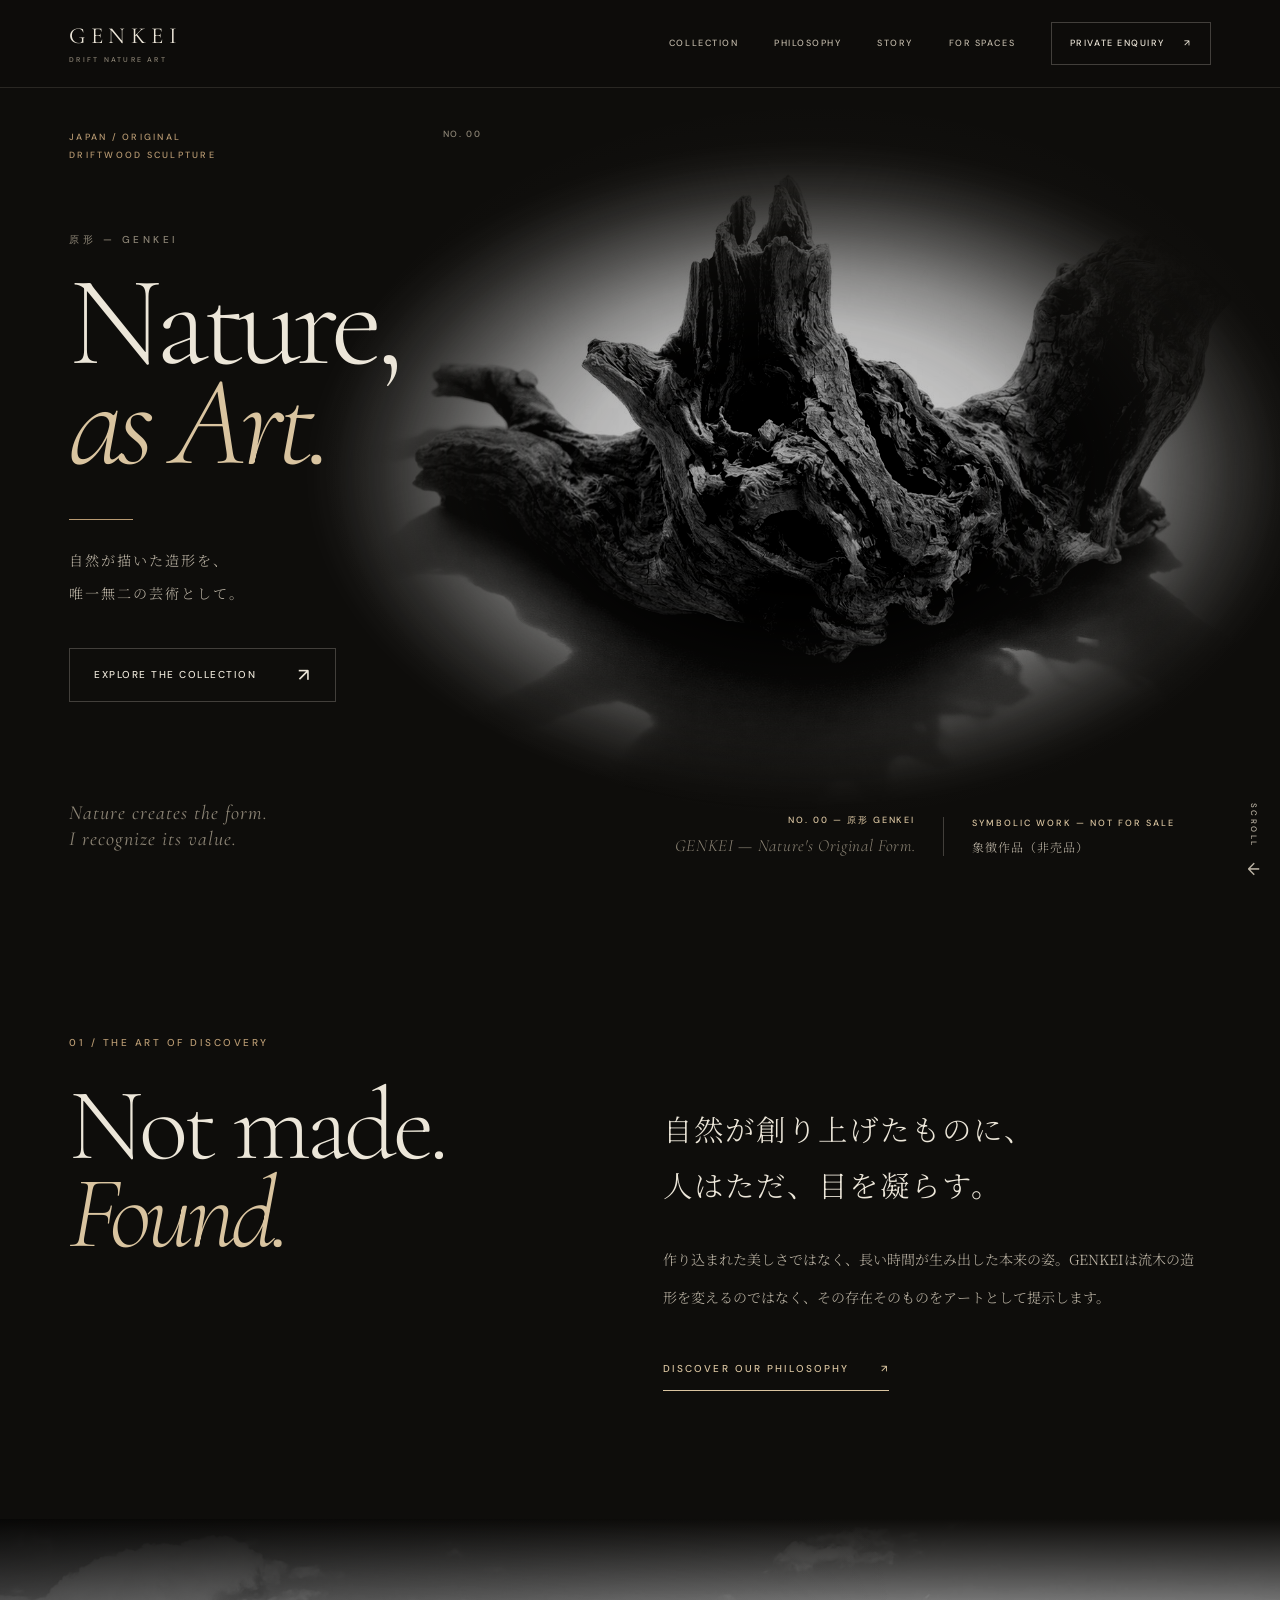
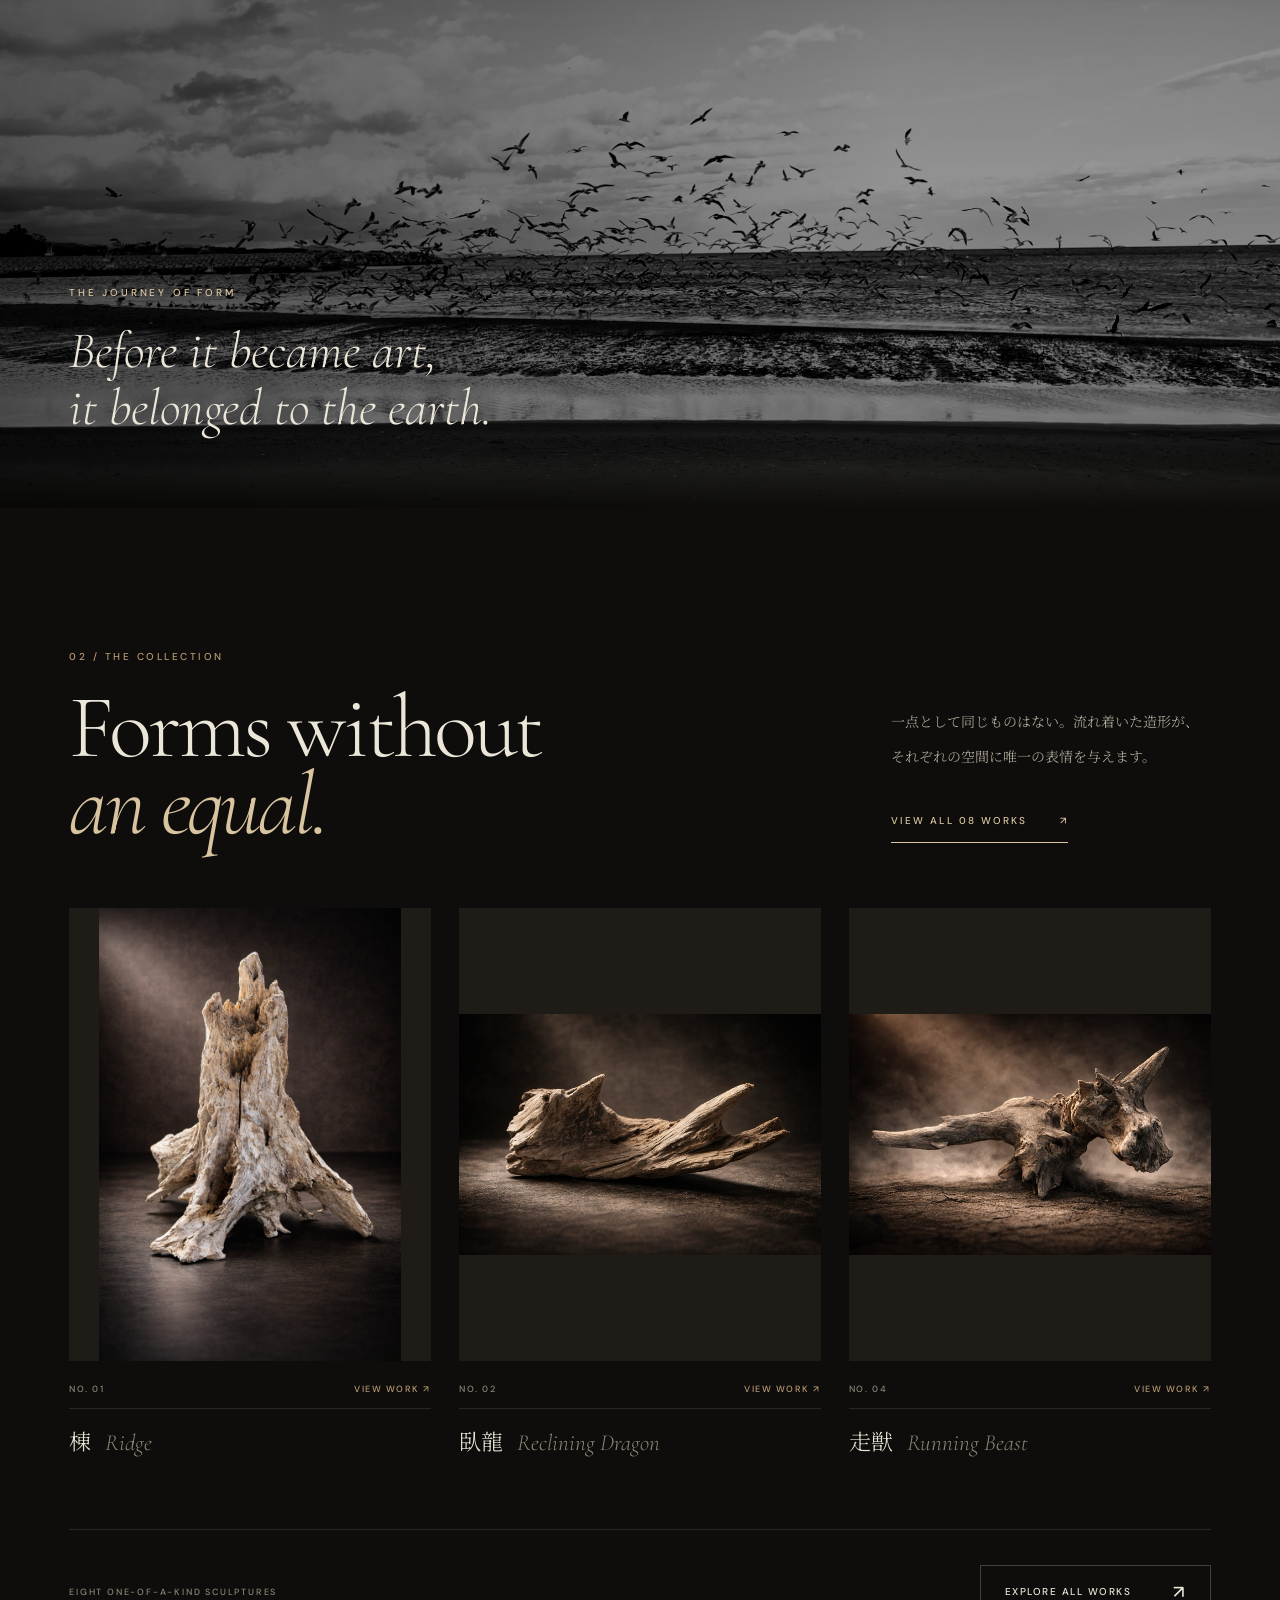
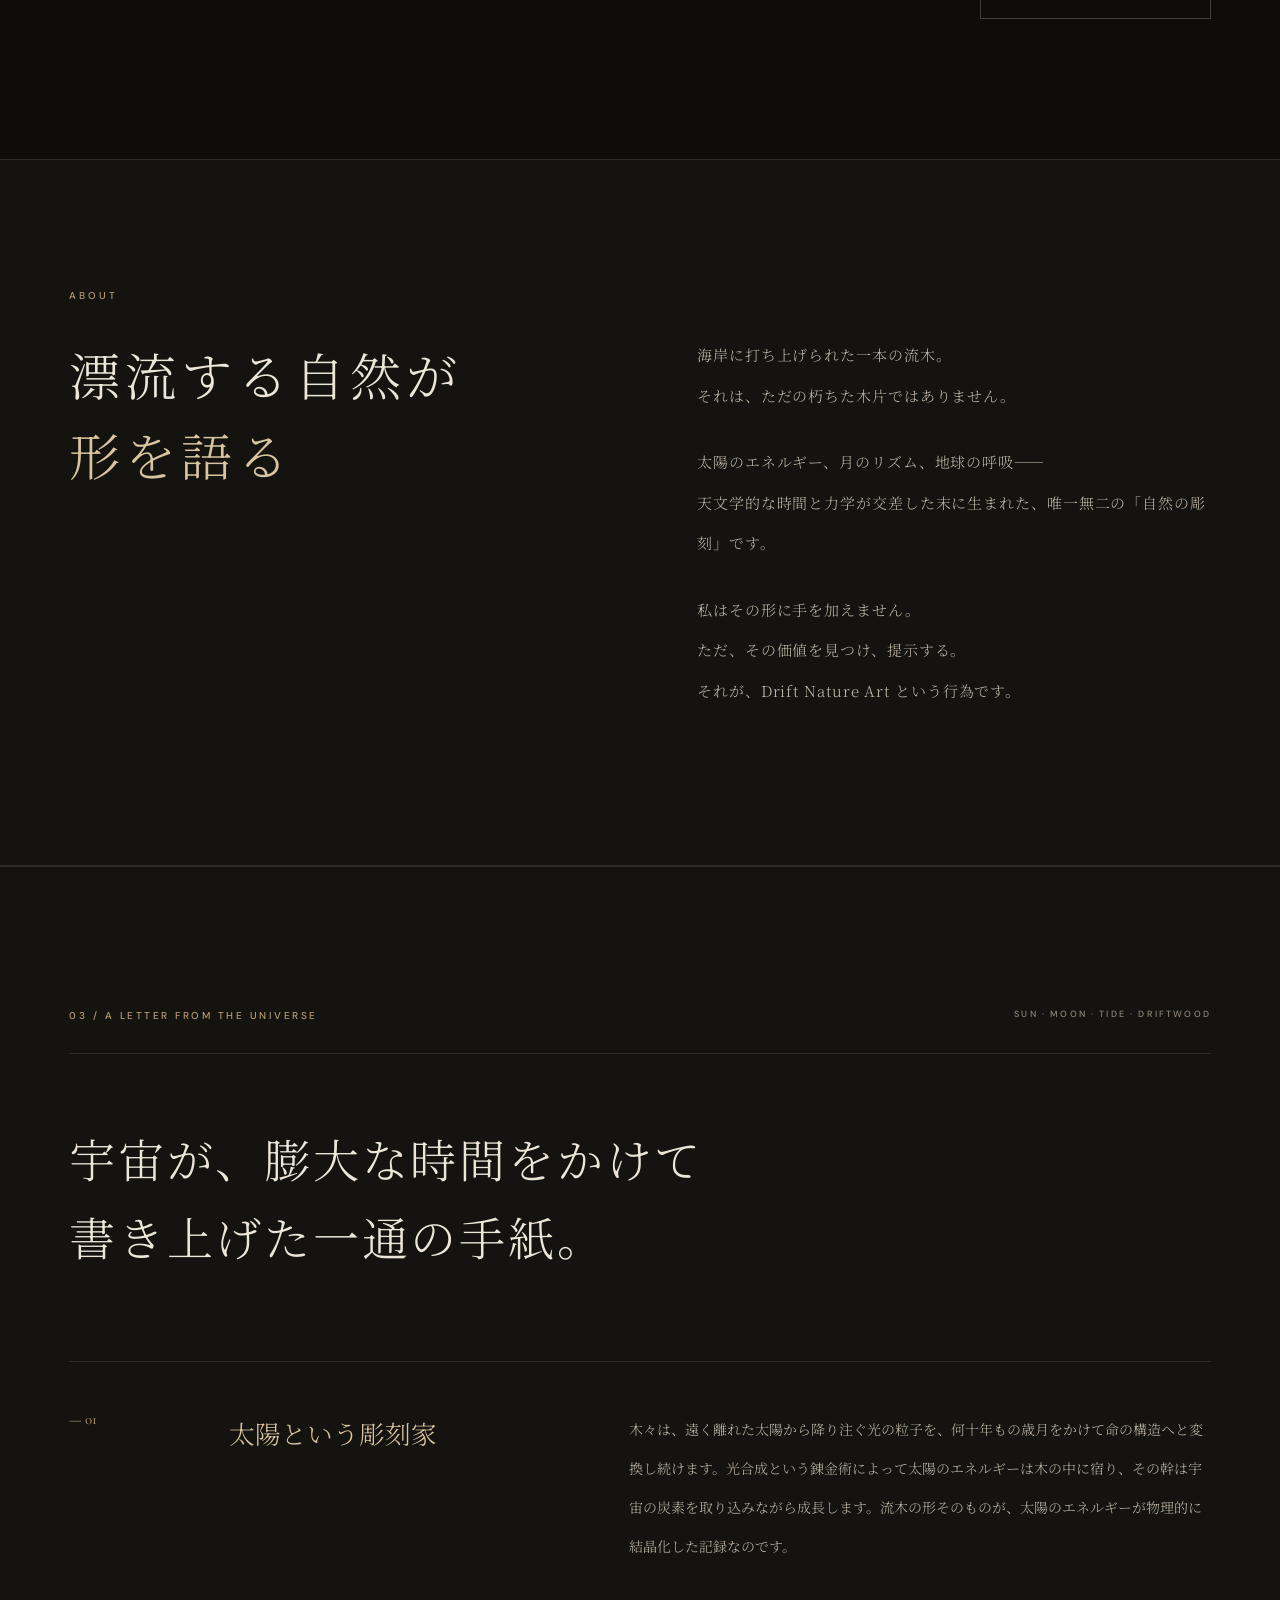
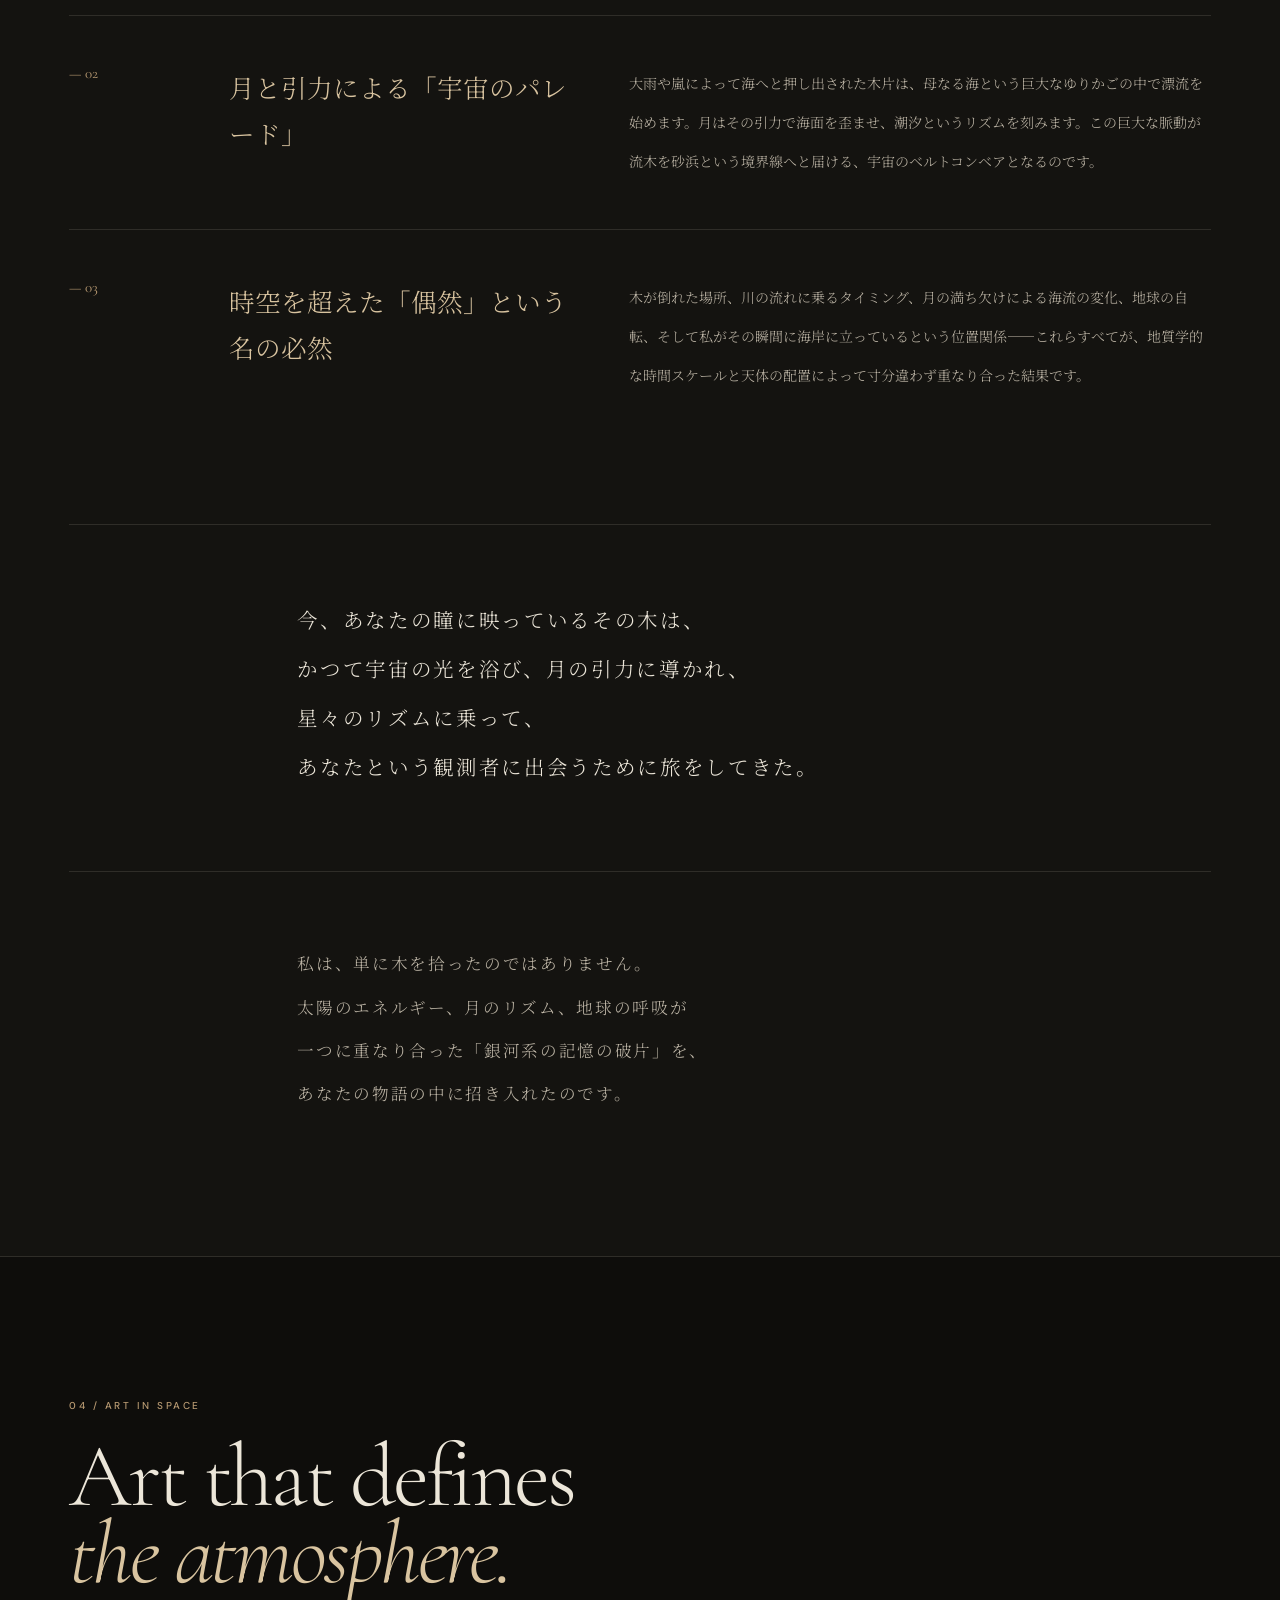
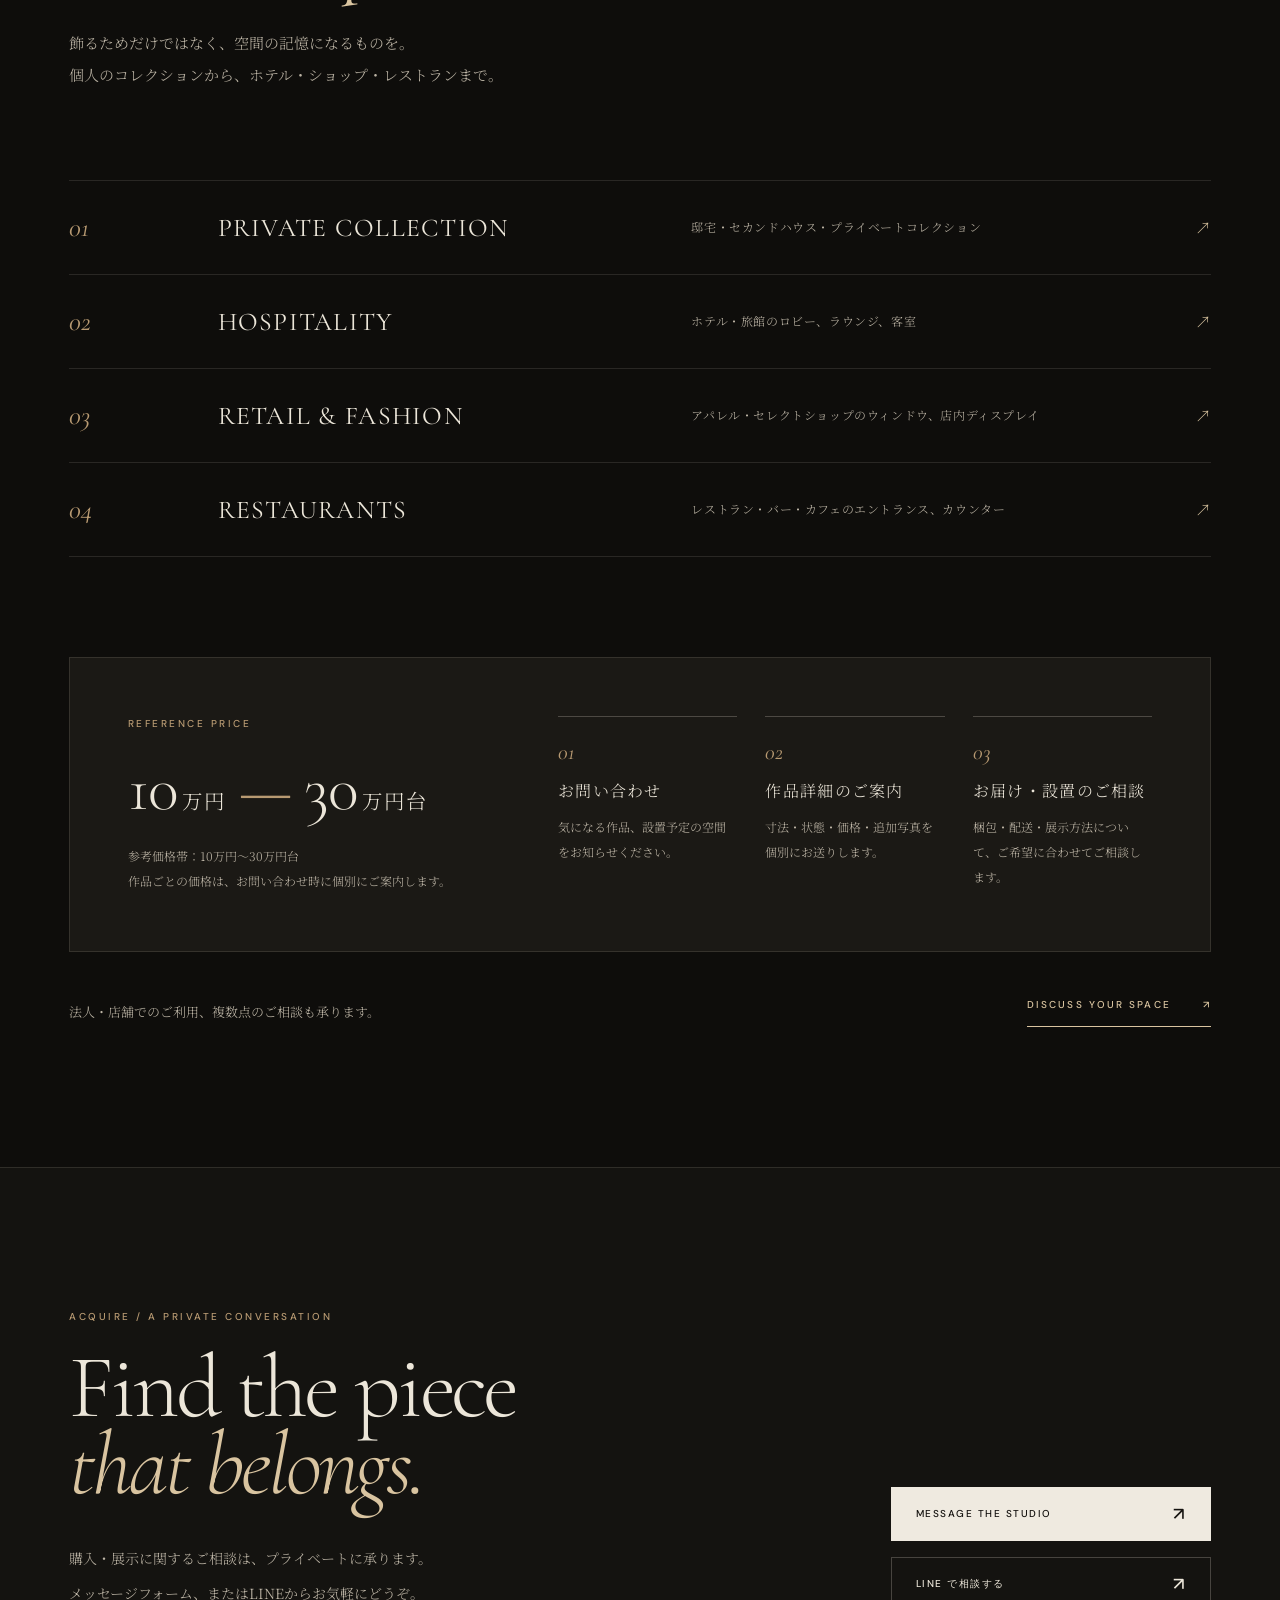
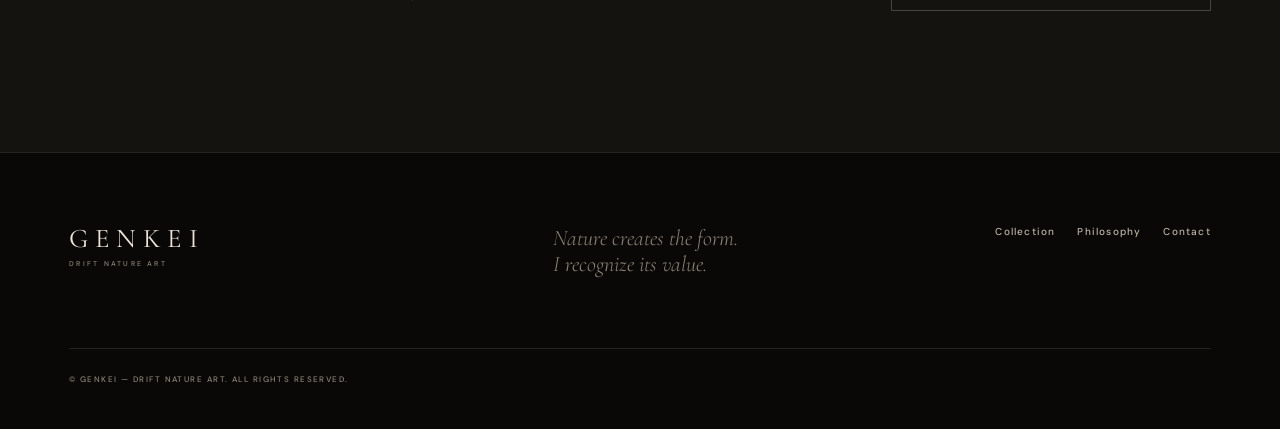
==== commit c39e048f: "feat: hero features No. 00 GENKEI as symbolic work - Hero shows No. 00「原形 GENKEI」(not for sale) as a" ====
--- a/index.html
+++ b/index.html
@@ -5,7 +5,7 @@
 <title>GENKEI — Nature, as Art. | Drift Nature Art</title>
 <meta name="description" content="GENKEI（原形）。自然が生んだ唯一無二の流木彫刻。プライベートコレクションから、ホテル・アパレルショップ・レストランなどの空間へ。">
 <meta name="theme-color" content="#0e0d0b">
-<meta property="og:type" content="website"><meta property="og:title" content="GENKEI — Nature, as Art."><meta property="og:description" content="One-of-a-kind sculptures shaped by nature. 原形 — Drift Nature Art."><meta property="og:image" content="assets/works/01-ridge.jpg">
+<meta property="og:type" content="website"><meta property="og:title" content="GENKEI — Nature, as Art."><meta property="og:description" content="One-of-a-kind sculptures shaped by nature. 原形 — Drift Nature Art."><meta property="og:image" content="assets/featured-genkei.jpg">
 <link rel="preconnect" href="https://fonts.googleapis.com"><link rel="preconnect" href="https://fonts.gstatic.com" crossorigin>
 <link href="https://fonts.googleapis.com/css2?family=Cormorant+Garamond:ital,wght@0,300;0,400;1,300;1,400&family=DM+Sans:wght@400;500&family=Noto+Serif+JP:wght@300;400&display=swap" rel="stylesheet">
 <link rel="stylesheet" href="luxury.css"><script src="site.js" defer></script>
@@ -18,13 +18,14 @@
 </header>
 <main id="main">
   <section class="hero" aria-labelledby="hero-title">
-    <div class="hero-copy"><div class="hero-topline"><span class="eyebrow">JAPAN / ORIGINAL DRIFTWOOD SCULPTURE</span><span class="edition-mark">ONE OF ONE</span></div>
+    <div class="hero-copy"><div class="hero-topline"><span class="eyebrow">JAPAN / ORIGINAL DRIFTWOOD SCULPTURE</span><span class="edition-mark">NO. 00</span></div>
       <div class="hero-copy__center"><p class="overline">原形 — GENKEI</p><h1 id="hero-title">Nature,<br><em>as Art.</em></h1>
         <div class="hero-rule"></div><p class="hero-jp">自然が描いた造形を、<br>唯一無二の芸術として。</p>
         <a class="button button--line" href="gallery.html">EXPLORE THE COLLECTION <span aria-hidden="true">↗</span></a>
       </div><p class="hero-endline">Nature creates the form.<br>I recognize its value.</p>
     </div>
-    <div class="hero-visual"><img src="assets/works/01-ridge.jpg" alt="流木アート「棟」— 自然の力が彫り上げた一点物の彫刻" srcset="assets/works/01-ridge-720.jpg 720w, assets/works/01-ridge.jpg 1024w" sizes="(max-width: 800px) 100vw, 56vw" width="1024" height="1536" fetchpriority="high" decoding="async"><div class="hero-visual__shade"></div><div class="hero-caption"><span>SELECTED WORK / NO. 01</span><span>RIDGE — 棟</span></div></div>
+    <div class="hero-visual"><div class="hero-visual__frame"><img src="assets/featured-genkei.jpg" alt="NO. 00「原形 GENKEI」— GENKEIの象徴作品（非売品）" srcset="assets/featured-genkei-720.jpg 720w, assets/featured-genkei.jpg 1536w" sizes="(max-width: 860px) 130vw, 75vw" width="1536" height="1024" fetchpriority="high" decoding="async"></div></div>
+    <div class="hero-caption"><p><span>NO. 00 — 原形 GENKEI</span><em>GENKEI — Nature's Original Form.</em></p><p class="hero-caption__status"><span>SYMBOLIC WORK — NOT FOR SALE</span>象徴作品（非売品）</p></div>
     <a class="hero-scroll" href="#manifesto" aria-label="下へスクロール">SCROLL <span aria-hidden="true">↓</span></a>
   </section>
 
@@ -68,9 +69,8 @@
   </div>
 </section></div></div>
 
-  <section class="featured-piece section-pad" aria-labelledby="featured-title"><div class="content-width featured-grid"><div class="featured-copy"><p class="eyebrow">03 / REPRESENTATIVE WORK</p><h2 id="featured-title">原形<br><em>GENKEI</em></h2><p>GENKEI — Nature's Original Form.</p><span class="fine-meta">NO. 00</span></div><div class="featured-image"><img src="assets/featured-genkei.jpg" alt="GENKEI — 原形、代表作品のイメージ" width="1536" height="1024" loading="lazy" decoding="async"></div></div></section>
 
-  <section class="story-section section-pad"><div class="content-width"><div class="story-section__head"><span class="eyebrow">04 / A LETTER FROM THE UNIVERSE</span><p>SUN · MOON · TIDE · DRIFTWOOD</p></div><section id="story" class="section">
+  <section class="story-section section-pad"><div class="content-width"><div class="story-section__head"><span class="eyebrow">03 / A LETTER FROM THE UNIVERSE</span><p>SUN · MOON · TIDE · DRIFTWOOD</p></div><section id="story" class="section">
   <p class="section-label">A LETTER FROM THE UNIVERSE</p>
   <p class="story-intro reveal">宇宙が、膨大な時間をかけて<br>書き上げた一通の手紙。</p>
 
@@ -102,7 +102,7 @@
   </div>
 </section><div class="closing-story"><p class="cta-text">私は、単に木を拾ったのではありません。<br>太陽のエネルギー、月のリズム、地球の呼吸が<br>一つに重なり合った「銀河系の記憶の破片」を、<br>あなたの物語の中に招き入れたのです。</p></div></div></section>
 
-  <section class="spaces section-pad" id="spaces"><div class="content-width"><div class="spaces-head"><p class="eyebrow">05 / ART IN SPACE</p><h2>Art that defines<br><em>the atmosphere.</em></h2><p>飾るためだけではなく、空間の記憶になるものを。<br>個人のコレクションから、ホテル・ショップ・レストランまで。</p></div>
+  <section class="spaces section-pad" id="spaces"><div class="content-width"><div class="spaces-head"><p class="eyebrow">04 / ART IN SPACE</p><h2>Art that defines<br><em>the atmosphere.</em></h2><p>飾るためだけではなく、空間の記憶になるものを。<br>個人のコレクションから、ホテル・ショップ・レストランまで。</p></div>
     <ul class="space-list">
       <li><a href="contact.html" data-open-inquiry data-interest="住宅・個人コレクション"><span>01</span><h3>PRIVATE COLLECTION</h3><p>邸宅・セカンドハウス・プライベートコレクション</p><i aria-hidden="true">↗</i></a></li>
       <li><a href="contact.html" data-open-inquiry data-interest="ホテル・宿泊施設への導入"><span>02</span><h3>HOSPITALITY</h3><p>ホテル・旅館のロビー、ラウンジ、客室</p><i aria-hidden="true">↗</i></a></li>
--- a/luxury.css
+++ b/luxury.css
@@ -65,7 +65,8 @@
 .menu-toggle span{display:block;height:1px;width:22px;margin:6px auto;background:currentColor;transition:transform .25s}
 
 /* Home: hero */
-.hero{position:relative;display:grid;grid-template-columns:42% 58%;min-height:min(880px,calc(100svh - var(--header)))}
+.hero{position:relative;display:grid;grid-template-columns:40% 60%;min-height:min(920px,calc(100svh - var(--header)));overflow:hidden;isolation:isolate}
+.hero::before{content:'';position:absolute;inset:0;z-index:-1;background:radial-gradient(ellipse 55% 62% at 64% 46%,rgba(214,206,190,.08),transparent 72%)}
 .hero-copy{position:relative;display:flex;flex-direction:column;justify-content:space-between;padding:40px 6% 48px var(--side);z-index:2}
 .hero-topline{display:flex;justify-content:space-between;gap:12px;align-items:flex-start}
 .hero-topline .eyebrow{max-width:170px;font-size:9px;line-height:2}
@@ -77,13 +78,18 @@
 .hero-rule{width:64px;height:1px;background:var(--accent);margin-top:46px}
 .hero-jp{font-size:clamp(13px,1.1vw,16px);line-height:2.35;letter-spacing:.14em;margin:24px 0 38px;color:var(--text-2)}
 .hero-endline{font:italic 20px/1.3 var(--serif);letter-spacing:.05em;color:var(--text-3)}
-.hero-visual{position:relative;min-height:660px;overflow:hidden;background:radial-gradient(ellipse at 50% 45%,#2b2622,#141210 75%)}
-.hero-visual>img{position:absolute;inset:0;width:100%;height:100%;object-fit:contain;object-position:center;animation:heroReveal 1.6s ease-out both}
-.hero-visual__shade{position:absolute;inset:0;pointer-events:none;background:linear-gradient(to right,var(--bg) 0,transparent 18%),linear-gradient(to bottom,transparent 70%,rgba(0,0,0,.55))}
-.hero-caption{position:absolute;bottom:40px;left:7%;right:7%;display:flex;justify-content:space-between;gap:20px;font:500 9px var(--sans);letter-spacing:.2em;color:var(--text-2)}
+.hero-visual{position:absolute;inset:0 0 0 26%;display:flex;align-items:center;justify-content:center;pointer-events:none;z-index:0}
+.hero-visual__frame{width:min(112%,calc(min(920px,100svh - var(--header)) * 1.58));flex-shrink:0;aspect-ratio:3/2;margin-top:-4%}
+.hero-visual__frame img{width:100%;height:100%;object-fit:cover;filter:grayscale(1) brightness(.74) contrast(1.18);-webkit-mask-image:radial-gradient(ellipse 50% 50% at 50% 50%,#000 28%,rgba(0,0,0,.9) 43%,rgba(0,0,0,.66) 57%,rgba(0,0,0,.38) 69%,rgba(0,0,0,.16) 80%,rgba(0,0,0,.04) 89%,transparent 95%);mask-image:radial-gradient(ellipse 50% 50% at 50% 50%,#000 28%,rgba(0,0,0,.9) 43%,rgba(0,0,0,.66) 57%,rgba(0,0,0,.38) 69%,rgba(0,0,0,.16) 80%,rgba(0,0,0,.04) 89%,transparent 95%);animation:heroReveal 2.8s cubic-bezier(.2,.7,.2,1) both,heroBreath 26s ease-in-out 2.8s infinite alternate}
+.hero-caption{position:absolute;right:calc(var(--side) + 36px);bottom:44px;z-index:2;display:flex;gap:28px;align-items:flex-end;text-align:right}
+.hero-caption p{display:flex;flex-direction:column;gap:8px;font:300 12px/1.6 var(--jp);letter-spacing:.08em;color:var(--text-2)}
+.hero-caption span{font:500 9px var(--sans);letter-spacing:.22em;color:var(--accent-2)}
+.hero-caption em{font:italic 300 17px var(--serif);letter-spacing:.04em;color:var(--text-3)}
+.hero-caption__status{border-left:1px solid var(--line-strong);padding-left:28px;text-align:left}
 .hero-scroll{position:absolute;bottom:0;right:0;z-index:3;writing-mode:vertical-rl;display:flex;align-items:center;gap:14px;text-decoration:none;font:500 8px var(--sans);letter-spacing:.3em;color:var(--text-2);padding:22px 16px}
 .hero-scroll span{font-size:16px}
-@keyframes heroReveal{from{opacity:0;transform:scale(1.04)}to{opacity:1;transform:scale(1)}}
+@keyframes heroReveal{from{opacity:0;transform:scale(1.08)}to{opacity:1;transform:scale(1)}}
+@keyframes heroBreath{to{transform:scale(1.035)}}
 
 /* Home: manifesto & coast */
 .manifesto{padding-block:clamp(90px,10vw,150px)}
@@ -103,7 +109,7 @@
 /* Home: collection preview */
 .section-heading{display:flex;justify-content:space-between;align-items:flex-end;gap:12%;margin-bottom:65px}
 .section-heading h2,.spaces-head h2,.closing-cta h2,.gallery-after h2{font:300 clamp(60px,7vw,116px)/.86 var(--serif);letter-spacing:-.035em;margin-top:25px}
-.section-heading h2 em,.spaces-head h2 em,.closing-cta h2 em,.gallery-after h2 em,.page-hero h1 em,.contact-hero h1 em,.contact-method h2 em,.featured-copy h2 em{color:var(--accent-2)}
+.section-heading h2 em,.spaces-head h2 em,.closing-cta h2 em,.gallery-after h2 em,.page-hero h1 em,.contact-hero h1 em,.contact-method h2 em{color:var(--accent-2)}
 .section-aside{max-width:320px}
 .section-aside p{font-size:14px;line-height:2.5;color:var(--text-2);margin-bottom:32px}
 .selection-grid{display:grid;grid-template-columns:repeat(3,minmax(0,1fr));gap:28px}
@@ -128,14 +134,6 @@
 .about-body p{font-size:15px;line-height:2.7;letter-spacing:.06em;color:var(--text-2);margin-bottom:26px}
 
 /* Featured */
-.featured-grid{display:grid;grid-template-columns:34% 1fr;align-items:center;gap:8%}
-.featured-copy h2{font:300 clamp(74px,8vw,128px)/.84 var(--serif);margin:60px 0 40px}
-.featured-copy h2:first-line{font-family:var(--jp);font-size:.58em}
-.featured-copy h2 em{font-size:.8em}
-.featured-copy>p:not(.eyebrow){font:italic 300 22px/1.5 var(--serif);letter-spacing:.06em;color:var(--text-2)}
-.featured-copy .fine-meta{display:block;margin-top:50px;color:var(--text-3)}
-.featured-image{background:#f3f2ef;overflow:hidden}
-.featured-image img{width:100%;height:auto}
 
 /* Original STORY (verbatim) */
 .story-section{background:var(--bg-2);border-block:1px solid var(--line)}
@@ -267,7 +265,7 @@
   .primary-nav a{font-size:8px}
   .hero{grid-template-columns:46% 54%;min-height:720px}
   .hero h1{font-size:clamp(78px,10vw,120px)}
-  .hero-visual{min-height:660px}
+  .hero-visual{left:30%}
   .section-heading h2,.spaces-head h2{font-size:76px}
   .gallery-grid{gap:60px 26px}
   .acquire{grid-template-columns:1fr;gap:50px}
@@ -283,10 +281,11 @@
   .primary-nav .nav-cta{margin-top:24px;text-align:center;padding:17px}
   .menu-toggle[aria-expanded=true] span:first-child{transform:translateY(3.5px) rotate(45deg)}
   .menu-toggle[aria-expanded=true] span:last-child{transform:translateY(-3.5px) rotate(-45deg)}
-  .hero{grid-template-columns:1fr;min-height:0}
-  .hero-visual{order:-1;min-height:0;height:72svh;max-height:760px}
-  .hero-visual>img{object-fit:cover;object-position:center 45%}
-  .hero-visual__shade{background:linear-gradient(to bottom,transparent 55%,var(--bg))}
+  .hero{display:flex;flex-direction:column;min-height:0}
+  .hero::before{background:radial-gradient(ellipse 80% 34% at 50% 22%,rgba(214,206,190,.08),transparent 72%)}
+  .hero-visual{position:relative;inset:auto;order:-2;padding-top:3vh}
+  .hero-visual__frame{width:132vw;max-width:none;flex-shrink:0;margin:0}
+  .hero-caption{position:relative;right:auto;bottom:auto;order:-1;margin:-4vw var(--side) 40px;justify-content:space-between;text-align:left;gap:20px}
   .hero-copy{padding:8px var(--side) 56px}
   .hero-topline{display:none}
   .hero-copy__center{margin:0 0 44px}
@@ -301,9 +300,6 @@
   .selection-card__meta{font-size:8px;letter-spacing:.07em}
   .selection-card strong{flex-wrap:wrap;gap:6px;font-size:18px}
   .selection-card em{font-size:18px}
-  .featured-grid{grid-template-columns:1fr;gap:44px}
-  .featured-copy h2{margin:30px 0 26px}
-  .featured-copy .fine-meta{margin-top:26px}
   .about-grid{grid-template-columns:1fr;gap:32px}
   .chapter{grid-template-columns:8% 1fr;gap:3%}
   .ch-body{grid-column:2}
@@ -325,9 +321,11 @@
 @media(max-width:580px){
   :root{--side:20px}
   .eyebrow{font-size:9px}
-  .hero-visual{height:62svh}
+  .hero-visual__frame{width:146vw}
   .hero h1{font-size:clamp(72px,21vw,104px)}
-  .hero-caption{bottom:18px;left:20px;right:20px;font-size:8px;letter-spacing:.08em}
+  .hero-caption{flex-direction:column;align-items:flex-start;gap:16px}
+  .hero-caption__status{border-left:0;padding-left:0;border-top:1px solid var(--line-strong);padding-top:14px}
+  .hero-caption em{font-size:15px}
   .button{gap:20px}
   .manifesto-kicker{font-size:68px}
   .manifesto h2{font-size:21px}
@@ -337,7 +335,6 @@
   .selection-card strong{font-size:22px}
   .selection-card em{font-size:22px}
   .collection-foot{flex-direction:column;align-items:flex-start}
-  .featured-copy h2{font-size:84px}
   .about-body p{font-size:14px}
   .story-section__head{flex-direction:column;gap:14px}
   .story-intro{font-size:23px;margin-bottom:50px}
